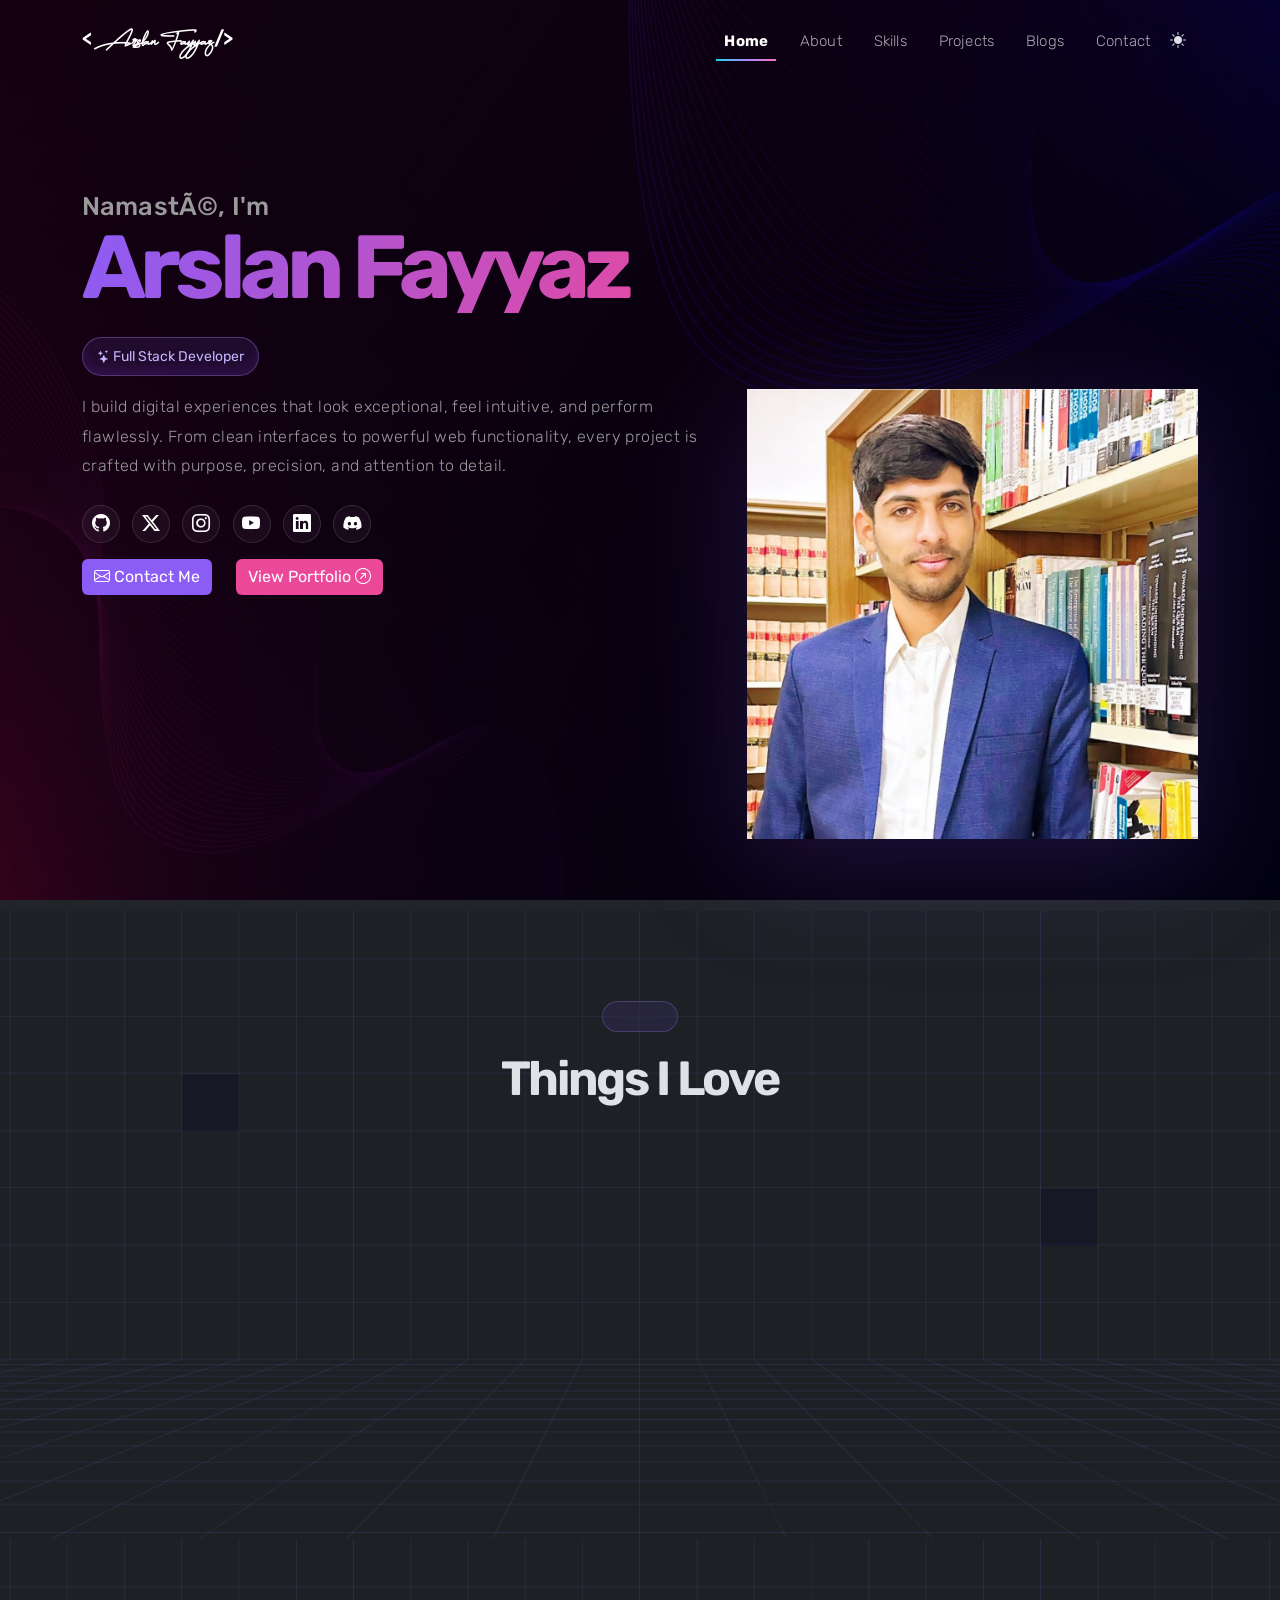
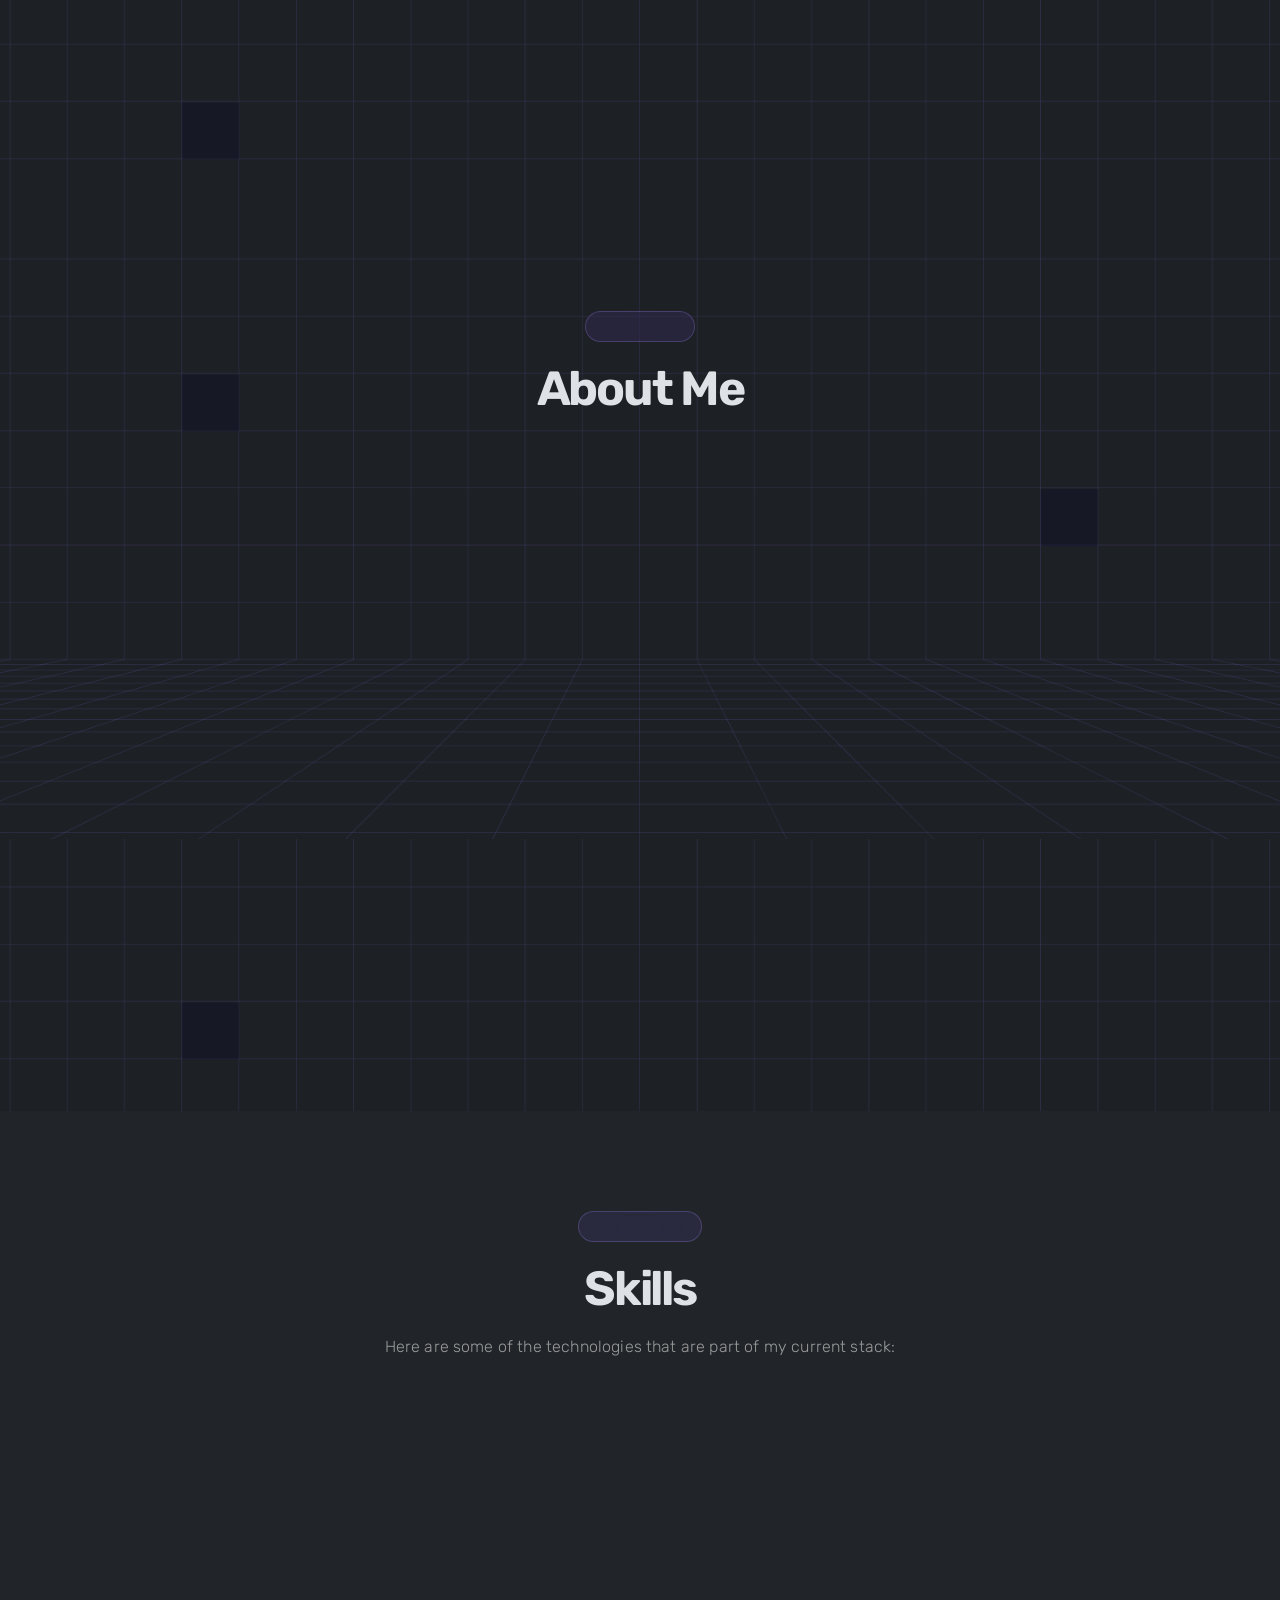
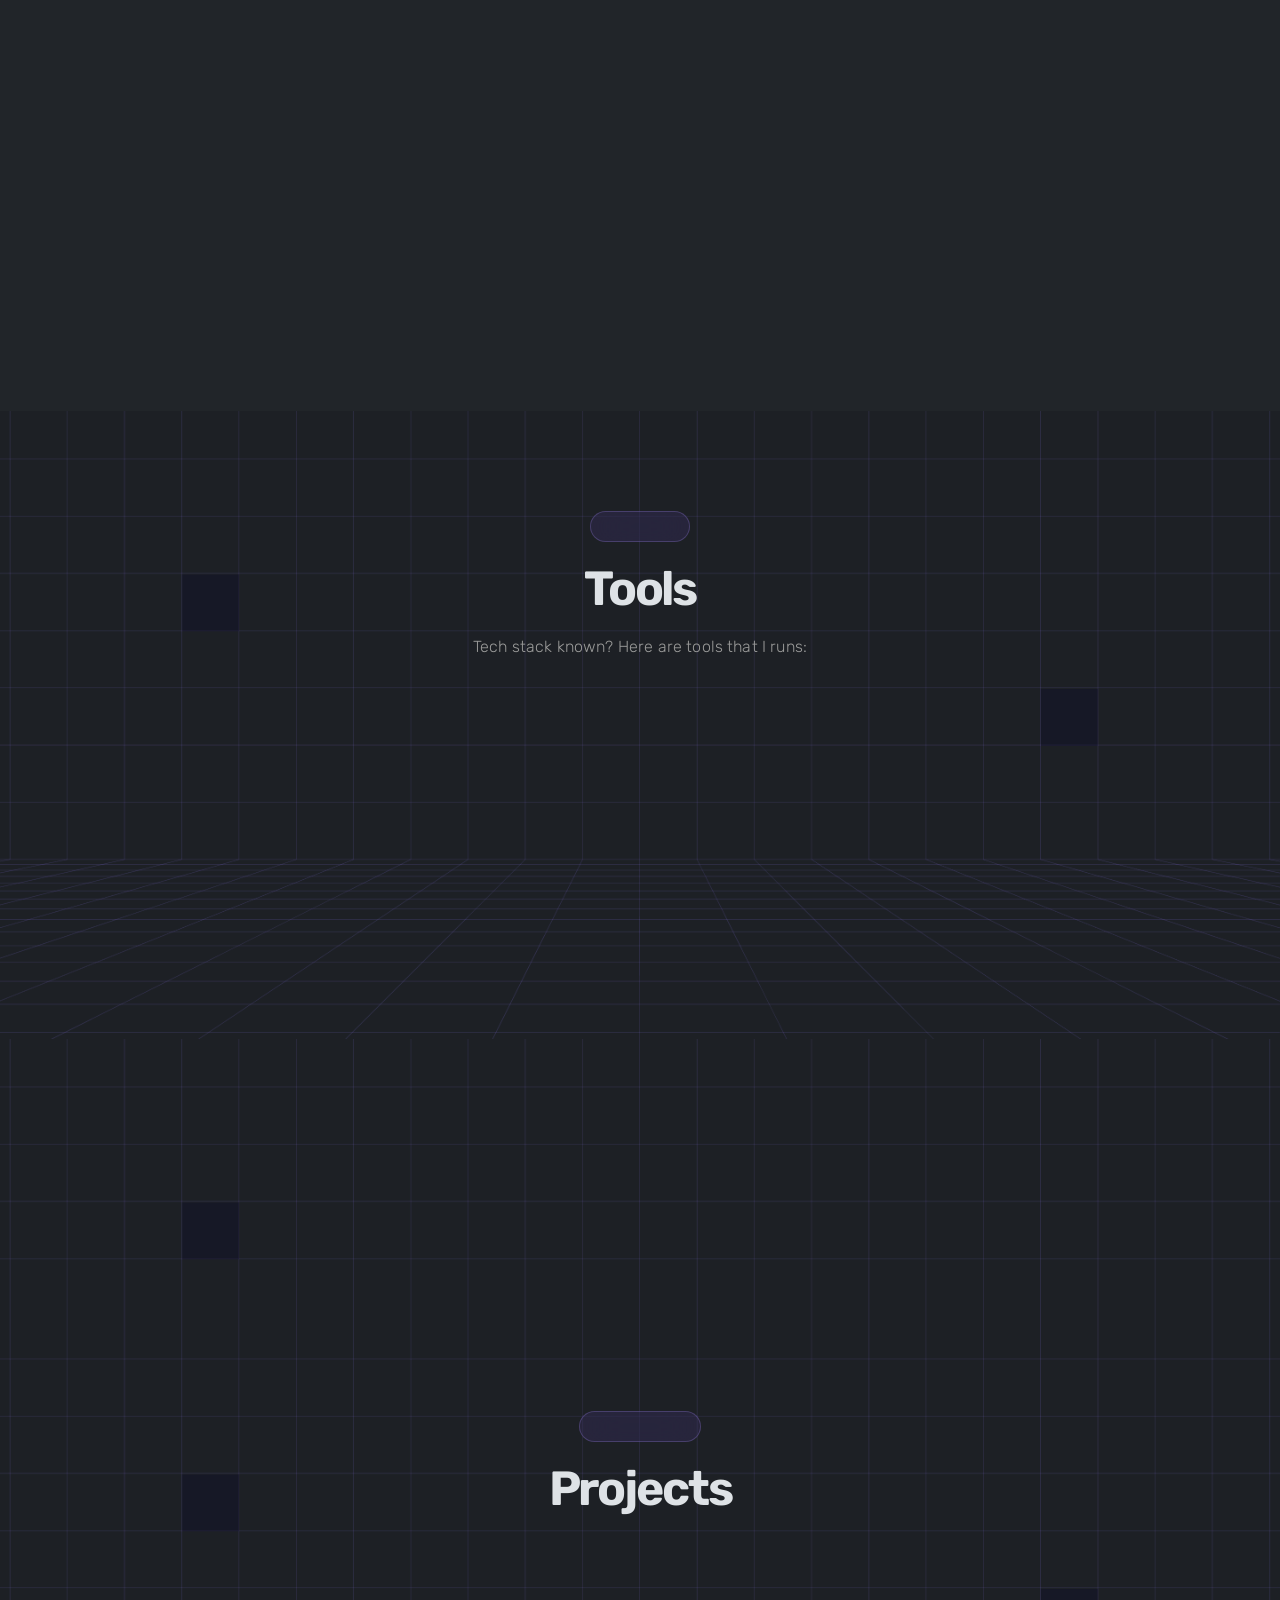
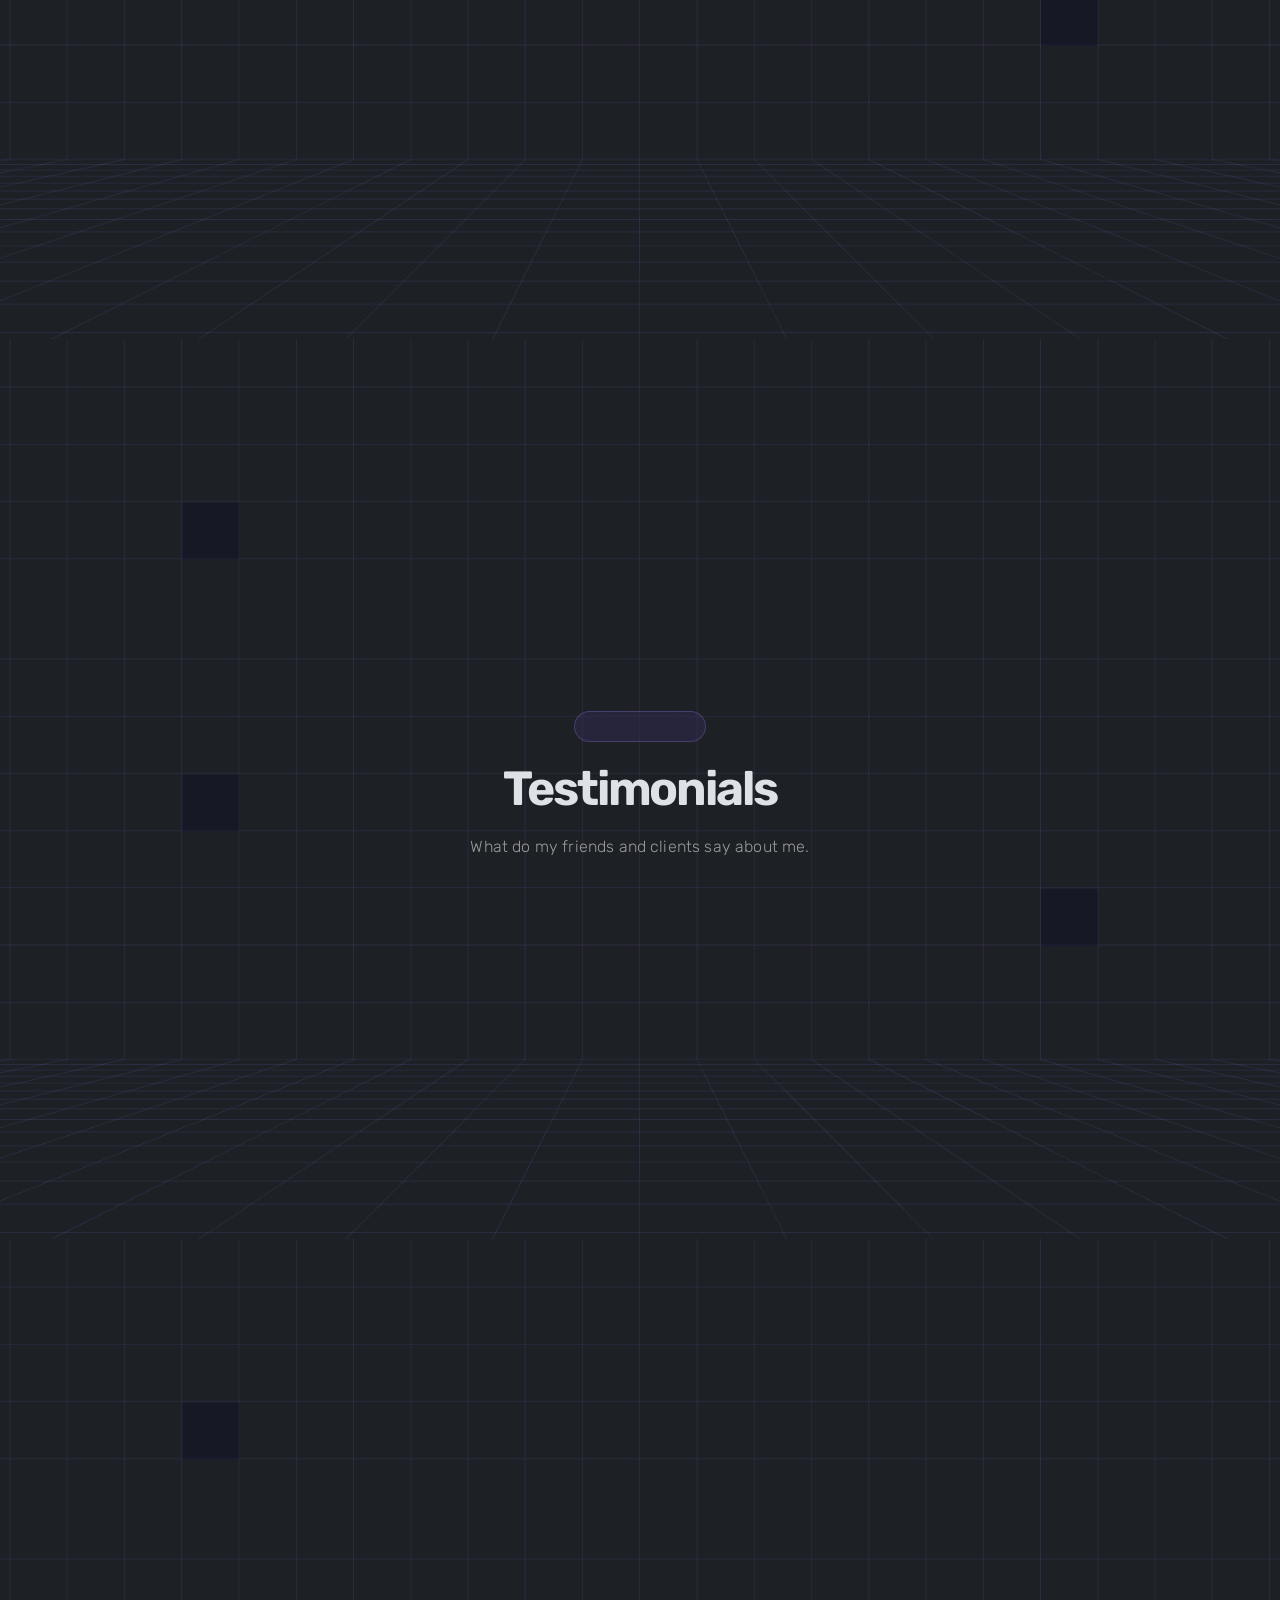
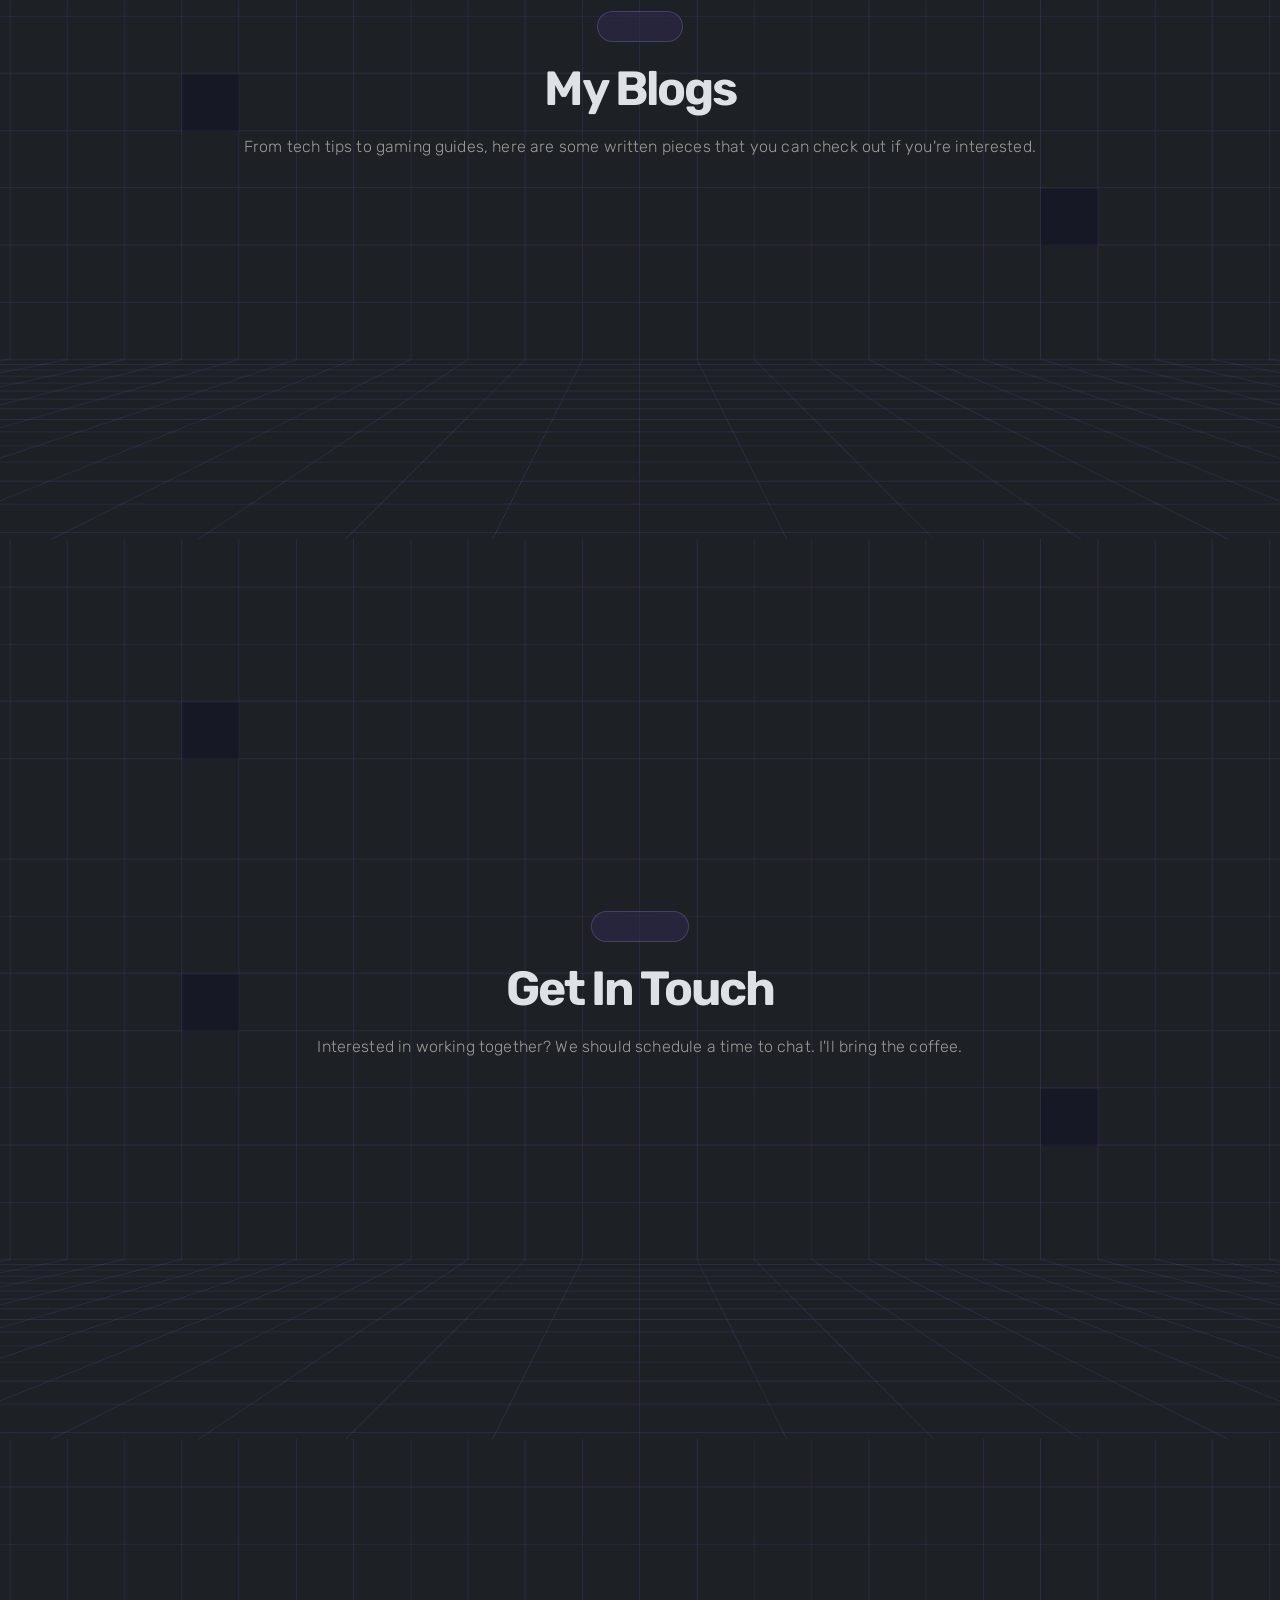
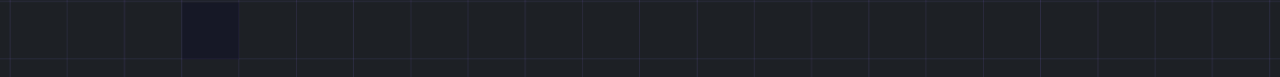
==== index.html @ 67e02957 "Publish Arslan Fayyaz portfolio" ====
﻿<!DOCTYPE html>
<html lang="en">
<head>
    <meta charset="UTF-8">
    <meta name="viewport" content="width=device-width, initial-scale=1.0">

    <!-- Primary Meta Tags -->
    <title>Arslan Fayyaz - Full Stack Developer</title>

    <meta name="title" content="Arslan Fayyaz - Full Stack Developer">
    <meta name="description" content="Arslan Fayyaz builds digital experiences with clean interfaces, intuitive interactions, and powerful web functionality.">
    <meta name="keywords" content="Arslan Fayyaz, Full Stack Developer, Web Developer, Portfolio, Blog, Tech Insights">
    <meta name="author" content="Arslan Fayyaz">

    <!-- Open Graph Meta Tags / Facebook -->
    <meta property="og:title" content="Arslan Fayyaz - Full Stack Developer">
    <meta property="og:description" content="Building intuitive, high-performance digital experiences.">
    <meta property="og:image" content="assets/images/banner.webp">
    <meta property="og:url" content="/">
    <meta property="og:type" content="website">

    <!-- Twitter Card Meta Tags -->
    <meta name="twitter:card" content="summary_large_image">
    <meta name="twitter:title" content="Arslan Fayyaz - Full Stack Developer">
    <meta name="twitter:description" content="Building intuitive, high-performance digital experiences.">
    <meta name="twitter:image" content="assets/images/banner.webp">

    <!-- Favicon -->
    <link rel="icon" href="assets/images/vj.webp" type="image/x-icon">

    <!-- Google Fonts: Rubik -->
    <link rel="stylesheet" href="https://fonts.googleapis.com/css?family=Rubik&amp;display=swap">

    <!-- Stylesheets -->
    <link rel="stylesheet" href="assets/css/aos.css">
    <link rel="stylesheet" href="assets/css/owl.carousel.min.css">
    <link rel="stylesheet" href="assets/css/bootstrap.min.css">
    <link rel="stylesheet" href="assets/css/bootstrap-icons.min.css">
    <link rel="stylesheet" href="assets/css/style.css">

    <!-- Preload Important resources -->
    <link rel="preload" href="assets/css/aos.css" as="style" >
    <link rel="preload" href="assets/css/owl.carousel.min.css" as="style" >
    <link rel="preload" href="assets/css/bootstrap.min.css" as="style" />
    <link rel="preload" href="assets/css/bootstrap-icons.min.css" as="style" />
    <link rel="preload" href="assets/css/style.css" as="style" />

    <!-- MS-Clarity Analytics -->
    <script type="text/javascript">
        (function(c,l,a,r,i,t,y){
            c[a]=c[a]||function(){(c[a].q=c[a].q||[]).push(arguments)};
            t=l.createElement(r);t.async=1;t.src="https://www.clarity.ms/tag/"+i;
            y=l.getElementsByTagName(r)[0];y.parentNode.insertBefore(t,y);
        })(window, document, "clarity", "script", "phycesbqlg");
    </script>

</head>

<body data-bs-theme="dark" data-bs-spy="scroll" data-bs-target="#navbar">

    <!-- Preloader -->
    <div id="preloader"></div>
    
    <!-- Header -->
    <header id="header">
        <nav id="navbar" class="navbar navbar-expand-md">
            <div class="container">
                <a href="#hero" class="navbar-brand logo">
                    <span><</span>
                    <span class="logo-name">Arslan Fayyaz</span>
                    <span>/></span>
                </a>
                <div class="offcanvas offcanvas-end" tabindex="-1" id="offcanvasNavbar" aria-labelledby="offcanvasNavbarMenu">
                    <div class="offcanvas-header">
                        <a href="#hero" class="offcanvas-title navbar-brand logo" id="offcanvasNavbarMenu" data-aos="fade-down" data-aos-delay="600">
                            <span><</span>
                            <span class="logo-name">Arslan Fayyaz</span>
                            <span>/></span>
                        </a>
                        <button type="button" class="navbar-toggler" data-bs-dismiss="offcanvas" aria-label="Close Navigation Menu"><i class="bi bi-x toggle-icon"></i></button>
                    </div>
                    <div class="offcanvas-body">
                        <ul class="navbar-nav nav-underline justify-content-end flex-grow-1">
                            <li class="nav-item" data-aos="fade-down" data-aos-delay="500" data-bs-dismiss="offcanvas"><a href="#hero" class="nav-link active" aria-current="page">Home</a></li>
                            <li class="nav-item" data-aos="fade-down" data-aos-delay="600" data-bs-dismiss="offcanvas"><a href="#about" class="nav-link">About</a></li>
                            <li class="nav-item" data-aos="fade-down" data-aos-delay="700" data-bs-dismiss="offcanvas" ><a href="#skills" class="nav-link">Skills</a></li>
                            <li class="nav-item" data-aos="fade-down" data-aos-delay="800" data-bs-dismiss="offcanvas"><a href="#projects" class="nav-link">Projects</a></li>
                            <li class="nav-item" data-aos="fade-down" data-aos-delay="900" data-bs-dismiss="offcanvas"><a href="#blogs" class="nav-link">Blogs</a></li>
                            <li class="nav-item" data-aos="fade-down" data-aos-delay="1000" data-bs-dismiss="offcanvas"><a href="#contact" class="nav-link">Contact</a></li>
                        </ul>
                    </div>
                </div>
                <button class="btn border-0" id="switchTheme" data-aos="fade-down" data-aos-delay="600"><i class="bi bi-brightness-high-fill"></i></button>
                <button class="navbar-toggler border-0" type="button" data-bs-toggle="offcanvas" data-bs-target="#offcanvasNavbar" aria-controls="offcanvasNavbar" aria-label="Toggle Navigation Menu" data-aos="fade-down" data-aos-delay="600"><i class="bi bi-list toggle-icon"></i></button>
            </div>
        </nav>
    </header>

    <!-- Hero -->
    <section id="hero">
        <div class="container">     
            <div class="row about-content">
                <div class="col-lg-5 order-lg-2">
                    <div class="hero-portrait">
                        <img class="hero-photo" src="assets/images/arslan-fayyaz.jpg" alt="Portrait of Arslan Fayyaz" data-aos="fade-up" data-aos-delay="600">
                    </div>
                </div>
                <div class="col-lg-7 order-lg-1 hero-content">
                    <span class="h3" data-aos="fade-up" data-aos-delay="0">NamastÃ©, I'm</span>
                    <h1 class="name" data-aos="fade-up" data-aos-delay="200">Arslan Fayyaz</h1>
                    <button type="button" class="btn btn-sm mt-3 mb-3 btn-showcase"  data-aos="fade-up" data-aos-delay="400"><i class="bi bi-stars"></i> Full Stack Developer</button>
                    <p class="tagline mb-3" data-aos="fade-up" data-aos-delay="600">I build digital experiences that look exceptional, feel intuitive, and perform flawlessly. From clean interfaces to powerful web functionality, every project is crafted with purpose, precision, and attention to detail.</p>
                    <div class="social-icons pb-2 pt-2 mb-2">
                        <a href="https://github.com/Arslan123-567/E-COMMERCE-WEBSITE" target="_blank" rel="noopener noreferrer" class="github" data-aos="fade-up" data-aos-delay="620"><i class="bi bi-github"></i></a>
                        <a href="https://x.com/" target="_blank" class="twitter-x" data-aos="fade-up" data-aos-delay="640"><i class="bi bi-twitter-x"></i></a>
                        <a href="https://www.instagram.com/neoxweb_solutions/" target="_blank" rel="noopener noreferrer" class="instagram" data-aos="fade-up" data-aos-delay="660"><i class="bi bi-instagram"></i></a>
                        <a href="https://www.youtube.com/" target="_blank" class="youtube" data-aos="fade-up" data-aos-delay="680"><i class="bi bi-youtube"></i></a>
                        <a href="https://www.linkedin.com/in/arslan-fayyaz-full-stack-developer-889048300/" target="_blank" class="linkedin" data-aos="fade-up" data-aos-delay="690"><i class="bi bi-linkedin"></i></a>
                        <a href="https://discord.com/" target="_blank" class="discord" data-aos="fade-up" data-aos-delay="690"><i class="bi bi-discord"></i></a>
                    </div>
                    <div class="d-flex call-to-action">
                        <a href="#contact" data-aos="fade-up" data-aos-delay="700"><button type="button" class="btn me-4 primary-bg-btn"><i class="bi bi-envelope"></i> Contact Me</button></a>
                        <a href="#projects" data-aos="fade-up" data-aos-delay="800"><button type="button" class="btn btn-light secondary-bg-btn">View Portfolio <i class="bi bi-arrow-up-right-circle"></i></button></a>
                    </div>                    
                </div>
            </div>
        </div>
    </section>

    <!-- Things I Love -->
    <section id="things-i-love">
        <div class="container">
            <h6 class="text-center"><span class="btn btn-sm theme-button theme-text">Interests</span></h6>
            <h2 class="section-heading text-center">Things I Love</h2>
            <div class="row justify-content-center pt-3 gy-4">
                <div class="col-lg-4 col-md-6" data-aos="fade-up" >
                    <div class="card">
                        <div class="circle-container">
                            <div class="circle"><i class="bi bi-droplet-half"></i></div>
                        </div>
                        <div class="card-body">
                            <p class="card-title">Designing</p>
                            <p class="card-text">I love designing. When I see something that needs improvement, I enjoy making it better visually. I pay attention to every detail, whether it's a graphic or a user interface. My goal is to create designs that catch the eye and inspire others.</p>
                        </div>
                    </div>
                </div>
                <div class="col-lg-4 col-md-6" data-aos="fade-up" >
                    <div class="card">
                        <div class="circle-container">
                            <div class="circle"><i class="bi bi-code-slash"></i></div>
                        </div>
                        <div class="card-body">
                            <p class="card-title">Developing</p>
                            <p class="card-text">After designing, I dive into development. Coding is where I bring designs to life, turning concepts into digital experiences. Each line of code reflects my vision for functionality and elegance, showcasing my commitment to excellence.</p>
                        </div>
                    </div>
                </div>
                <div class="col-lg-4 col-md-6" data-aos="fade-up" >
                    <div class="card">
                        <div class="circle-container">
                            <div class="circle"><i class="bi bi-cup-hot"></i></div>
                        </div>
                        <div class="card-body">
                            <p class="card-title">Expanding</p>
                            <p class="card-text">Expanding beyond creation, I optimize. From templates to full websites, I refine post-development. Leveraging blogging and basic SEO, I enhance visibility and impact online. Each step maximizes reach and effectiveness online.</p>
                        </div>
                    </div>
                </div>
            </div>
        </div>
    </section>


    <!-- About Me -->
    <section id="about">
        <div class="container">
            <h6 class="text-center"><span class="btn btn-sm theme-button theme-text">But who am I?</span></h6>
            <h2 class="section-heading text-center">About Me</h2>
            <div class="row justify-content-center" data-aos="fade-down" data-aos-delay="200">
                <div class="col-lg-5 about-portrait">
                    <img src="assets/images/arslan-fayyaz.jpg" class="img-fluid pic" alt="Portrait of Arslan Fayyaz">
                </div>
                <div class="col-lg-7">
                    <p class="bio">
                        Hey there, I'm Arslan Fayyaz, a 20-year-old coding enthusiast from India. I'm currently doing part-time blogging while building my career as a full-stack web developer. My coding journey began with experimenting on Discord bots. I have completed a bachelor's degree in computer applications to deepen my skills and passion for web development.<br><br>
                        My main goal in coding is simple: to create things that look great and serve a purpose. Whether it's designing sleek designs or expanding web applications, I'm always exploring new ideas to make something awesome. Apart from coding, when I'm not coding or catching up on news, you can often find me immersed in the world of battle royale games.<br><br>
                        And yeah, I also write about my adventures in tech and gaming. If you're interested, you can check out my gaming blog, <a href="https://gamesroid.com/" target="_blank" rel="noopener noreferrer">Games</a>.
                    </p>
                </div>
            </div>
        </div>
    </section>

    <!-- Skills -->
    <section id="skills">
        <div class="container">
            <h6 class="text-center"><span class="btn btn-sm theme-button theme-text">What do I know?</span></h6>
            <h2 class="section-heading text-center">Skills</h2>
            <p class="text-center muted-text mt-3 mb-4">Here are some of the technologies that are part of my current stack:</p>
            <div class="row justify-content-center row-cols-2 row-cols-md-3 row-cols-lg-6 mt-4 gy-4 skills-container" data-aos="fade-up" data-aos-delay="200">
                <div class="col">
                    <div class="skill">
                        <img class="skill-image" src="assets/images/skills/HTML.svg" alt="HTML">
                        <p class="skill-name">HTML</p>
                    </div>
                </div>
                <div class="col">
                    <div class="skill">
                        <img class="skill-image" src="assets/images/skills/CSS.svg" alt="CSS"/>
                        <p class="skill-name">CSS</p>
                    </div>
                </div>
                <div class="col">
                    <div class="skill">
                        <img class="skill-image" src="assets/images/skills/JS.svg" alt="JavaScript">
                        <p class="skill-name">JS</p>
                    </div>
                </div>
                <div class="col">
                    <div class="skill">
                        <img class="skill-image" src="assets/images/skills/NodeJS.svg" alt="NodeJS">
                        <p class="skill-name">NodeJS</p>
                    </div>
                </div>
                <div class="col">
                    <div class="skill">
                        <img class="skill-image" src="assets/images/skills/ExpressJS.svg" alt="Express.js">
                        <p class="skill-name">Express.js</p>
                    </div>
                </div>
                <div class="col">
                    <div class="skill">
                        <img class="skill-image" src="assets/images/skills/EJS.svg" alt="EJS">
                        <p class="skill-name">EJS</p>
                    </div>
                </div>
                <div class="col">
                    <div class="skill">
                        <img class="skill-image" src="assets/images/skills/Bootstrap.svg" alt="Bootstrap">
                        <p class="skill-name">Bootstrap</p>
                    </div>
                </div>
                <div class="col">
                    <div class="skill">
                        <img class="skill-image" src="assets/images/skills/C.svg" alt="C">
                        <p class="skill-name">C</p>
                    </div>
                </div>
                <div class="col">
                    <div class="skill">
                        <img class="skill-image" src="assets/images/skills/Python.svg" alt="Python">
                        <p class="skill-name">Python</p>
                    </div>
                </div>
                <div class="col">
                    <div class="skill">
                        <img class="skill-image" src="assets/images/skills/MongoDB.svg" alt="MongoDB">
                        <p class="skill-name">MongoDB</p>
                    </div>
                </div>
                            <div class="col">
                    <div class="skill">
                        <span class="skill-mark skill-mark-django" aria-hidden="true">Dj</span>
                        <p class="skill-name">Django</p>
                    </div>
                </div>
                <div class="col">
                    <div class="skill">
                        <span class="skill-mark skill-mark-mysql" aria-hidden="true">SQL</span>
                        <p class="skill-name">MySQL</p>
                    </div>
                </div>
                <div class="col">
                    <div class="skill">
                        <span class="skill-mark skill-mark-typescript" aria-hidden="true">TS</span>
                        <p class="skill-name">TypeScript</p>
                    </div>
                </div>
                <div class="col">
                    <div class="skill">
                        <span class="skill-mark skill-mark-react" aria-hidden="true">⚛</span>
                        <p class="skill-name">React.js</p>
                    </div>
                </div>
</div>
        </div>
    </section>

    <!-- Tools -->
    <section id="tools">
        <div class="container">
            <h6 class="text-center"><span class="btn btn-sm theme-button theme-text">What I uses?</span></h6>
            <h2 class="section-heading text-center">Tools</h2>
            <p class="text-center muted-text mt-3 mb-4">Tech stack known? Here are tools that I runs:</p>
            <div class="row justify-content-center row-cols-2 row-cols-md-3 row-cols-lg-6 mt-4 gy-4 tools-container" data-aos="fade-down" data-aos-delay="200">
                <div class="col">
                    <div class="tool">
                        <img class="tool-image" src="assets/images/tools/vscode.svg" alt="VSCode">
                        <p class="tool-name">VSCode</p>
                    </div>
                </div>
                <div class="col">
                    <div class="tool">
                        <img class="tool-image" src="assets/images/tools/github.svg" alt="Github">
                        <p class="tool-name">Github</p>
                    </div>
                </div>
                <div class="col">
                    <div class="tool">
                        <img class="tool-image" src="assets/images/tools/canva.svg" alt="Canva">
                        <p class="tool-name">Canva</p>
                    </div>
                </div>
                <div class="col">
                    <div class="tool">
                        <img class="tool-image" src="assets/images/tools/Figma.svg" alt="Figma">
                        <p class="tool-name">Figma</p>
                    </div>
                </div>
                <div class="col">
                    <div class="tool">
                        <img class="tool-image" src="assets/images/tools/ChatGPT.svg" alt="ChatGPT">
                        <p class="tool-name">ChatGPT</p>
                    </div>
                </div>
                <div class="col">
                    <div class="tool">
                        <img class="tool-image" src="assets/images/tools/Gemini.svg" alt="Gemini">
                        <p class="tool-name">Gemini</p>
                    </div>
                </div>
            </div>
        </div>
    </section>

    <!-- Timelines 
    <section id="timelines">
        <div class="container">
            <h6 class="text-center"><span class="btn btn-sm theme-button theme-text">What am Doing?</span></h6>
            <h2 class="section-heading text-center">Timelines</h2>
            <div class="row justify-content-center row-cols-2 row-cols-md-3 row-cols-lg-6 skills-container">
                <div class="col">
                </div>
            </div>
        </div>
    </section> -->
            

    <!-- Projects -->
    <section id="projects">
        <div class="container">
            <h6 class="text-center"><span class="btn btn-sm theme-button theme-text">What I've done?</span></h6>
            <h2 class="section-heading text-center">Projects</h2>
            <div class="row justify-content-center mt-4 gy-4" data-aos="fade-up" data-aos-delay="200">
                <div class="col-lg-4 col-md-6">
                    <div class="card project-card">
                        <div class="card-body">
                            <div class="d-flex align-items-center">
                                <div class="col-2">
                                    <img src="assets/images/projects/pfpfinder-icon.png" class="img-fluid icon" alt="PfpFinder Logo">
                                </div>
                                <div class="col-7 p-0">
                                    <a href="https://pfpfinder.com/" class="card-title title" target="_blank">PfpFinder</a>
                                    <p class="stacks m-0">HTML | CSS | BS | JS + NodeJS</p>
                                </div>
                                <div class="col-3 align-middle">
                                    <a href="https://pfpfinder.com/" class="btn btn-sm primary-bg-btn rounded-5" target="_blank">Visit <i class="bi bi-arrow-up-right-circle-fill"></i></a>
                                </div>
                            </div>
                        </div>
                        <div class="description-container">
                            <p class="description">Find the best profile pictures and banners for all your social media accounts.</p>
                        </div>
                        <div class="banner-container">
                            <div class="overlay">
                                <a href="https://pfpfinder.com/" class="btn" target="_blank"><i class="bi bi-arrow-up-right-circle-fill"></i></a>
                            </div>
                            <img src="assets/images/projects/pfpfinder-banner.webp" class="card-img-top banner" alt="PfpFinder Banner">
                        </div>
                    </div>
                </div>

                <div class="col-lg-4 col-md-6">
                    <div class="card project-card">
                        <div class="card-body">
                            <div class="d-flex align-items-center">
                                <div class="col-2">
                                    <img src="assets/images/projects/bikekart-icon.png" class="img-fluid icon" alt="BikeKart Template Logo">
                                </div>
                                <div class="col-7 p-0">
                                    <a href="https://.github.io/BikeKart/" class="card-title title" target="_blank">BikeKart</a>
                                    <p class="stacks m-0">HTML | CSS</p>
                                </div>
                                <div class="col-3 align-middle">
                                    <a href="https://.github.io/BikeKart/" class="btn btn-sm primary-bg-btn rounded-5" target="_blank">Visit <i class="bi bi-arrow-up-right-circle-fill"></i></a>
                                </div>
                            </div>
                        </div>
                        <div class="description-container">
                            <p class="description">BikeKart is just another bike store web template with mulitple sections.</p>
                        </div>
                        <div class="banner-container">
                            <div class="overlay">
                                <a href="https://.github.io/BikeKart/" class="btn" target="_blank"><i class="bi bi-arrow-up-right-circle-fill"></i></a>
                            </div>
                            <img src="assets/images/projects/bikekart-banner.webp" class="card-img-top banner" alt="BikeKart Banner">
                        </div>
                    </div>
                </div>

                <div class="col-lg-4 col-md-6">
                    <div class="card project-card cursor-not-allowed">
                        <div class="card-body ">
                            <div class="d-flex align-items-center">
                                <div class="col-2">
                                    <img src="assets/images/projects/simplcalc-icon.png" class="img-fluid icon" alt="SimplCalc Icon">
                                </div>
                                <div class="col-7 p-0">
                                    <span class="card-title title">SimplCalc</span>
                                    <p class="stacks m-0">HTML | CSS | JS</p>
                                </div>
                                <div class="col-3 align-middle">
                                    <button class="btn btn-sm in-progress cursor-not-allowed">In Progress</button>
                                </div>
                            </div>
                        </div>
                        <div class="description-container">
                            <p class="description">Tired of calculating manually? SimplCalc is best and faster solution.</p>
                        </div>
                        <div class="banner-container cursor-not-allowed">
                            <div class="overlay">
                                <i class="bi bi-hourglass-split"></i>
                            </div>
                            <img src="assets/images/projects/simplcalc-banner.webp" class="card-img-top banner" alt="SimplCalc Banner">
                        </div>
                    </div>
                </div>
            </div>
        </div>
    </section>

    <!-- Testimonials -->
    <section id="testimonials">
        <div class="container">
            <h6 class="text-center"><span class="btn btn-sm theme-button theme-text">What they Think?</span></h6>
            <h2 class="section-heading text-center">Testimonials</h2>
            <p class="text-center muted-text mt-3 mb-4">What do my friends and clients say about me.</p>
            <div class="row mt-4 gy-4" data-aos="fade-down" data-aos-delay="200">
                <div class="col-md-12">
                    <div id="testimonial-slider" class="owl-carousel">
                        <div class="testimonial">
                            <p class="description">
                                Your brilliance is truly inspiring. You bring so much positivity and creativity wherever you go. Keep shining brightly! Working with you has been always an incredible experience.
                            </p>
                            <div class="pic">
                                <img src="assets/images/testimonials/Moinudeen.webp" alt="Moinudeen Pic">
                            </div>
                            <div class="detail">
                                <h4 class="name">Moinudeen</h4>
                                <small class="role" >Programmer</small>
                            </div>
                        </div>
         
                        <div class="testimonial">
                            <p class="description">
                                Bro, I admire your hard work. Your efforts speak volumes about you. You're amazing! Much love, bro! ðŸ¤œðŸ¤›
                            </p>
                            <div class="pic">
                                <img src="assets/images/testimonials/Nadeem.webp" alt="Nadeem Pic">
                            </div>
                            <div class="detail">
                                <h4 class="name">Nadeem</h4>
                                <small class="role">Friend</small>
                            </div>
                        </div>

                       <div class="testimonial">
                            <p class="description">
                                Arslan's commitment and hard work shine through in everything he does.
                            </p>
                            <div class="pic">
                                <img src="assets/images/testimonials/J.svg" alt="Jwala Pratap Pic" class="">
                            </div>
                            <div class="detail">
                                <h4 class="name">Jwala Pratap</h4>
                                <small class="role">Web Developer</small>
                            </div>
                        </div>

                        <div class="testimonial">
                            <p class="description">
                                Working with Arslan has been an incredible experience. His dedication in web development truly shine through his work. He has a remarkable ability to turn ideas into reality & crafting websites that exceed expectations.
                            </p>
                            <div class="pic">
                                <img src="assets/images/testimonials/Rahul.webp" alt="Rahul Pic">
                            </div>
                            <div class="detail">
                                <h4 class="name">Rahul Sharma</h4>
                                <small class="role">Software Developer</small>
                            </div>
                        </div>
                    </div>
                </div>
            </div>
        </div>
    </section>

    <!-- Blogs -->
    <section id="blogs">
        <div class="container">
            <h6 class="text-center"><span class="btn btn-sm theme-button theme-text">Do I Write?</span></h6>
            <h2 class="section-heading text-center">My Blogs</h2>
            <p class="text-center muted-text mt-3 mb-4">From tech tips to gaming guides, here are some written pieces that you can check out if you're interested.</p>
            <div class="row justify-content-center gy-4" data-aos="fade-up" data-aos-delay="600">
                <div class="col-lg-4 col-md-6">
                    <div class="card article-card">
                        <div class="banner-container position-relative">
                            <div class="position-absolute top-0 end-0">
                                <span class="badge">Gaming</span>
                            </div>
                            <img src="https://gamesroid.com/wp-content/uploads/2023/10/How-to-Update-Township.webp" class="card-img-top banner" alt="How to Update Township Game">
                        </div>                        
                        <div class="card-body">
                            <a href="https://gamesroid.com/how-to-update-township-game/"></a><h6 class="card-title">How to Update Township Game â€“ Guide for Every Platform!</h6></a>
                            <p class="card-text description">Keep your Township updated and experience all the latest features.</p>
                            <a href="https://gamesroid.com/how-to-update-township-game/" class="text-decoration-none" target="_blank"><span class="read-more">Read More <i class="bi bi-arrow-up-right"></i></span></a>
                        </div>
                    </div>
                </div>
                <div class="col-lg-4 col-md-6">
                    <div class="card article-card">
                        <div class="banner-container position-relative">
                            <div class="position-absolute top-0 end-0">
                                <span class="badge">Gaming</span>
                            </div>
                            <img src="https://gamesroid.com/wp-content/uploads/2023/09/Popular-Mobile-Games.webp" class="card-img-top banner" alt="Most Popular Mobile Games in India">
                        </div>                        
                        <div class="card-body">
                            <a href="https://gamesroid.com/most-popular-mobile-games-in-india/"></a><h6 class="card-title">Most Popular Mobile Games in India- Android & iOS ï£¿</h6></a>
                            <p class="card-text description">Find out the top trendiest and most popular mobile games in India!</p>
                            <a href="https://gamesroid.com/most-popular-mobile-games-in-india/" class="text-decoration-none" target="_blank"><span class="read-more">Read More <i class="bi bi-arrow-up-right"></i></span></a>
                        </div>
                    </div>
                </div>
                <div class="col-lg-4 col-md-6">
                    <div class="card article-card">
                        <div class="banner-container position-relative">
                            <div class="position-absolute top-0 end-0">
                                <span class="badge">Gaming</span>
                            </div>
                            <img src="https://gamesroid.com/wp-content/uploads/2024/01/Discord-Banners.webp" class="card-img-top banner" alt="Best Discord Banners and GIFs">
                        </div>                        
                        <div class="card-body">
                            <a href="https://gamesroid.com/best-discord-banners/"></a><h6 class="card-title">100+ Best Discord Banners and GIFs</h6></a>
                            <p class="card-text description">From anime, to aesthetics, cuteness to coolness, static to animated there's a for you.</p>
                            <a href="https://gamesroid.com/best-discord-banners/" class="text-decoration-none" target="_blank"><span class="read-more">Read More <i class="bi bi-arrow-up-right"></i></span></a>
                        </div>
                    </div>
                </div>
            </div>
        </div>
    </section>

    <!-- Contact -->
    <section id="contact">
        <div class="container">
            <h6 class="text-center"><span class="btn btn-sm theme-button theme-text">What's next!</span></h6>
            <h2 class="section-heading text-center">Get In Touch</h2>
            <p class="text-center muted-text mt-3 mb-4">Interested in working together? We should schedule a time to chat. I'll bring the coffee.</p>
            <div class="row justify-content-center" data-aos="fade-down" data-aos-delay="500">
                <div class="col-lg-8">
                    <div class="contact-form">
                        <form action="https://formspree.io/f/xldjelqg" method="POST">
                            <div class="row g-2">
                                <div class="col-md-6">
                                    <div class="form-group">
                                        <input type="text" class="form-control" id="name" name="name" placeholder="Name *" required>
                                    </div>
                                </div>
                                <div class="col-md-6">
                                    <div class="form-group">
                                        <input type="email" class="form-control" id="email" name="email" placeholder="Email *" required>
                                    </div>
                                </div>
                                <div class="col-md-12">
                                    <div class="form-group">
                                        <input type="text" class="form-control" id="subject" name="subject"  placeholder="Subject *" required>
                                    </div>
                                </div>
                                <div class="col-md-12">
                                    <div class="form-group">
                                        <textarea style="resize: none;" class="form-control" id="message" name="message" rows="5" placeholder="Your message *" required></textarea>
                                    </div>
                                </div>
                                <div class="col-md-12">
                                    <button type="submit" class="btn primary-bg-btn mt-2">Send Message <i class="bi bi-arrow-up-right"></i></button>
                                </div>
                            </div>
                        </form>
                    </div>
                </div>
            </div>
        </div>
    </section>

    <!-- Footer -->
    <footer id="footer">
        <div class="container">
        </div>
    </footer>

    <button class="btn" id="backToTopButton" onclick="scrollToTop()" style="display: none;">
        <span aria-label="Back to top">
            <svg xmlns="http://www.w3.org/2000/svg" width="20" height="20" fill="currentColor" class="bi bi-arrow-up-square" viewBox="0 0 16 16">
                <path fill-rule="evenodd" d="M15 2a1 1 0 0 0-1-1H2a1 1 0 0 0-1 1v12a1 1 0 0 0 1 1h12a1 1 0 0 0 1-1zM0 2a2 2 0 0 1 2-2h12a2 2 0 0 1 2 2v12a2 2 0 0 1-2 2H2a2 2 0 0 1-2-2zm8.5 9.5a.5.5 0 0 1-1 0V5.707L5.354 7.854a.5.5 0 1 1-.708-.708l3-3a.5.5 0 0 1 .708 0l3 3a.5.5 0 0 1-.708.708L8.5 5.707z"/>
              </svg>
        </span>
    </button>

    <!-- JavaScript -->
    <script src="assets/js/aos.js" defer></script>
    <script src="assets/js/jquery-3.7.1.min.js" defer></script>
    <script src="assets/js/owl.carousel.min.js" defer></script>
    <script src="assets/js/bootstrap.min.js" defer></script>
    <script src="assets/js/script.js" defer></script>

</body>
</html>
---- assets/css/style.css ----
/*--------------------------------------------------------------
# Global Settings
--------------------------------------------------------------*/

@font-face {
    font-family: 'Agustina';
    src: url('../fonts/Agustina.woff') format('woff');
}

@font-face {
    font-family: 'Dancing Script';
    src: url('../fonts/DancingScript-Medium.ttf') format('truetype');
}


/* Global Variables */
:root{
    --font-family: 'Rubik', sans-serif;
    --primary-color: #415de6;
    --secondary-color: #e64157;
    --tertiary-color: #12c2e9;
    --primary-gradient-color: linear-gradient(90deg,#e64157,#415de6);
    --secondary-gradient-color: linear-gradient(to right, #12c2e9, #f64f59, #f64f59);
    --underline-gradient: linear-gradient(to left, #12c2e9, #c471ed, #f64f59);
    --vertical-gradient: linear-gradient(to top, #12c2e9, #c471ed, #f64f59);
    --transition-default: all .4s ease;
}   

body{
    font-family: var(--font-family);
    font-weight: 300;
}

a{
    color: var(--primary-color);
    text-decoration: none;
}

a:hover{
    color: var(--secondary-color);
}

/* Dark Mode */
[data-bs-theme="dark"] {
    position: relative;
    color: rgb(255, 255, 255/1);
    z-index: 0;
}

[data-bs-theme="dark"]::before {
    content: "";
    position: fixed;
    top: 0;
    left: 0;
    width: 100%;
    height: 100%;
    background: #000 url(../images/dark-bg.webp) 50% no-repeat;
    background-size: cover;
    filter: brightness(50%);
    -webkit-filter: brightness(50%);
    z-index: -1;
}

/* Dark Mode styles */
[data-bs-theme="dark"] {
    --text-color: #fff;
    --muted-text: #9a9a9a;
    --bg-color: #212121;
    --btn-color: #fff;
    --offcanvas-bg: rgba(0,0,0,0.9);
    --offcanvas-border-color: rgba(255, 255, 255, 0.2);
}

/* Light Mode */
[data-bs-theme="light"] {
    position: relative;
    color: rgb(255, 255, 255/1);
    z-index: 0;
}

[data-bs-theme="light"]::before {
    content: "";
    position: fixed;
    top: 0;
    left: 0;
    width: 100%;
    height: 100%;
    background: #fff url(../images/light-bg.webp) 50% no-repeat;
    background-size: cover;
    filter: brightness(90%);
    -webkit-filter: brightness(90%);
    z-index: -1;
}

/* Light Mode styles */
[data-bs-theme="light"] {
    --text-color: #000;
    --muted-text: #000;
    --bg-color: #fff;
    --btn-color: #fff;
    --offcanvas-bg: rgba(215, 215, 215, 0.9);
    --offcanvas-border-color: rgba(255, 255, 255, 0.2);
}

*::selection {
    color: var(--primary-color);
}

::-webkit-scrollbar {
    width: 5px;
    background: var(--bg-color);
}

::-webkit-scrollbar-thumb {
    border-radius: 20px;
    background: var(--vertical-gradient);
    box-shadow: inset 2px 2px 2px rgba(255, 255, 255, 0.25), inset -2px -2px -2px rgba(0,0,0,0.25);
    -webkit-box-shadow: inset 2px 2px 2px rgba(255, 255, 255, 0.25), inset -2px -2px -2px rgba(0,0,0,0.25);
}

.social-icons a{
    color: var(--text-color);
    font-size: 18px;
    margin-right: 3px;
    transition: var(--transition-default);
    -webkit-transition: var(--transition-default);
}

.social-icons a:hover{
    color: var(--primary-color);
}

.logo-name{
    font-family: 'Agustina', 'Rubik', sans-serif;
    font-size: 1.2rem;
}

.primary-bg-btn{
    color: var(--btn-color);
    background-color: var(--primary-color);
    border: none;
    transition: var(--transition-default);
    -webkit-transition: var(--transition-default);
}

.primary-bg-btn:hover{
    color: var(--text-color);
    background-color: none;
    border: 1px solid var(--bg-color);
    transform: translate(0, -0.25rem) rotate(0) skewX(0) skewY(0) scaleX(1) scaleY(1);
}

.primary-outline-btn{
    color: var(--btn-color);
    background-color: none;
    border-color: var(--primary-color);
    transition: var(--transition-default);
    -webkit-transition: var(--transition-default);
}

.primary-outline-btn:hover{
    color: var(--text-color);
    background-color: var(--primary-color);
    border: none;
    transform: translate(0, -0.25rem) rotate(0) skewX(0) skewY(0) scaleX(1) scaleY(1);
}

.secondary-bg-btn{
    color: var(--text-color);
    background-color: var(--secondary-color);
    border: none;
}

.secondary-bg-btn:hover{
    color: var(--bg-color);
    background-color: var(--text-color);
    border: 1px solid var(--bg-color);
    transform: translate(0, -0.25rem) rotate(0) skewX(0) skewY(0) scaleX(1) scaleY(1);
}

.tertiary-bg-btn{
    color: var(--text-color);
    background-color: var(--tertiary-color);
    border: none;
    transform: translate(0, -0.25rem) rotate(0) skewX(0) skewY(0) scaleX(1) scaleY(1);
}

.tertiary-bg-btn:hover{
    color: var(--bg-color);
    background-color: var(--text-color);
    border: 1px solid var(--bg-color);
}

.in-progress{
    text-wrap: nowrap;
    background-color: rgba(255, 156, 9, 0.15);
    color: rgb(255, 156, 9);
}

.underline{
    position: relative;
}

.underline::after {
    content: "";
    position: absolute;
    bottom: 0;
    left: 0;
    width: 100%;
    height: 2px;
    background-image: var(--underline-gradient);
}

.underline:hover {
    color: var(--secondary-color);
}

.theme-button{
    border-radius: 4px;
    background: rgba(255, 255, 255, 0.08);
    border: 1px solid rgba(255, 255, 255, 0.1);
    backdrop-filter: saturate(180%) blur(20px);
    -webkit-backdrop-filter: saturate(180%) blur(20px);
}

.theme-text{
    background: var(--secondary-gradient-color);
    -webkit-background-clip: text;
    -webkit-text-fill-color: transparent;
}

.section-heading{
    font-family: 'Dancing Script',var(--font-family);
    margin: 18px 0px;
}

.cursor-not-allowed{
    cursor: not-allowed!important;
}

.muted-text{
    color: var(--muted-text);
}

/* Preloader */
#preloader {
    position: fixed;
    z-index: 99;
    top: 0;
    right: 0;
    bottom: 0;
    left: 0;
    display: block;
    backdrop-filter: blur(20px);
    -webkit-backdrop-filter: blur(20px);
    animation: fadeOutPreloader 1s linear 1s forwards;
    -webkit-animation: fadeOutPreloader 1s linear 1s forwards;
}

@keyframes fadeOutPreloader {
    to {
        opacity: 0;
        visibility: hidden;
    }
}

/*--------------------------------------------------------------
# Header Section
--------------------------------------------------------------*/

#header{
    background: transparent;
    transition: top 0.5s ease;
    -webkit-transition: top 0.5s ease;
}

.fixed-top{
    backdrop-filter: blur(20px);
    -webkit-backdrop-filter: blur(20px);
}

    @media (max-width: 767px) {
        #switchTheme{
            display: flex;
            justify-content: end;
            flex-grow: 1;
        }
    }

#header .navbar{
    backdrop-filter: 20px;
    -webkit-backdrop-filter: 20px;
    padding: 15px 0;
}

.navbar .toggle-icon{
    color: var(--text-color);
    font-size: 28px;
}

.navbar-toggler:focus {
    box-shadow: none;
    -webkit-box-shadow: none;
}

.offcanvas{
    background-color: var(--offcanvas-bg);
}

.offcanvas.show ul {
    position: absolute;
    justify-content: flex-start!important;
    top: 76.9px;
    left: 15px;
    right: 15px;
    bottom: 15px; 
    padding: 10px 15px;
    transition: none;
    -webkit-transition: none;
    border: 2px solid var(--offcanvas-border-color);
}

.fixedHeaderNavbar{
    position: fixed;
    height: 100vh;
}

.navbar-nav > li > .nav-link {
    position: relative;
    font-size: 15px;
    border-bottom: none;
    transition: width 0.35s ease;
    -webkit-transition: width 0.35s ease;
}

.navbar-nav > li > .nav-link.active::after {
    content: "";
    position: absolute;
    bottom: 0;
    left: 0;
    width: 100%;
    height: 2px;
    background-image: var(--underline-gradient);
}

.navbar-nav > li > .nav-link::after {
    content: "";
    position: absolute;
    bottom: 0;
    left: 0;
    width: 0;
    height: 2px;
    background-image: var(--underline-gradient);
    transition: width 0.35s ease;
    -webkit-transition: width 0.35s ease;
}

.navbar-nav > li > .nav-link:hover::after {
    width: 100%;
}

/*--------------------------------------------------------------
# Hero Section
--------------------------------------------------------------*/

#hero {
    position: relative;
    padding: 160px 0px 50px 0px;
    min-height: 100vh;
}

#hero .name {
    background: var(--primary-gradient-color);
    color: transparent;
    background-clip: text;
    -webkit-background-clip: text;
}

#hero .btn-showcase {
    border-radius: 32px;
    border-color: #7042f88b;
    border-width: 1px;
    backdrop-filter: blur(6px); 
    -webkit-backdrop-filter: blur(6px); 
    box-shadow: inset 0 -7px 11px rgba(141, 53, 229, .136);
    -webkit-box-shadow: inset 0 -7px 11px rgba(141, 53, 229, .136);
    transition: box-shadow .45s cubic-bezier(.6,.6,0,1);
    -webkit-transition: box-shadow .45s cubic-bezier(.6,.6,0,1);
}

#hero .btn-showcase i {
    font-size: 13px;
}

#hero .btn-showcase:hover {
    box-shadow: inset 0 -7px 11px rgba(141, 53, 229, .536);
}

#hero .badge-button {
    margin-bottom: 15px;
}

#hero .tagline {
    letter-spacing: 1.5px;
    color: var(--muted-text);
}

.hero-portrait .pic {
    position: absolute;
    right: 0;
    top: 0;
    bottom: 0;
    width: 45vw;
    background-size: contain;
    background-position: bottom;
    background-repeat: no-repeat;
    background-image: url(../images/portrait-2.webp);
}

@media (max-width: 576px) {
    #hero {
        padding: 35px 0px 0px 0px;
    }

    .hero-portrait {
        position: relative;
        overflow: hidden;
        width: 100%;
        max-width: 170px;
        height: 170px;
        max-height: 170px;
        margin: 0 auto;
        border: solid 3px transparent;
        border-radius: 50%;
        background-image: var(--primary-gradient-color), radial-gradient(circle at top left, var(--primary-color),var(--secondary-color));;
        background-origin: border-box;
        background-clip: content-box, border-box;
    }

    .hero-portrait .pic {
        width: 100%;
        background-size: cover;
        background-position: center;
        background-repeat: no-repeat;
        background-image: url(../images/portrait-2.webp);
    }

    .hero-content{
        margin-top: 35px;
    }

    #hero .btn-showcase {
        font-size: 12px;
    }

    #hero .tagline {
        font-size: 14px;
        letter-spacing: 1.2px;
    }

    #hero .social-icons a{
        font-size: 14px;
        padding: 0px 5px 0px 5px;
    }

    #hero .call-to-action{
        margin-top: 0px;
    }
}


/*--------------------------------------------------------------
# Things I Love Section
--------------------------------------------------------------*/

#things-i-love {
    padding: 90px 0px;
    background-image: url(../images/grid.png);
    background-size: contain;
    min-height: 100vh;
}

#things-i-love .card {
    background-color: transparent;
    padding: 10px;
    border-radius: 24px;
    backdrop-filter: blur(20px);
    -webkit-backdrop-filter: blur(20px);
    box-shadow: 0 0 1px 0 rgba(144, 81, 227, .5), 0 0 0.5px 0.5px rgba(141, 53, 229, .336);
    -webkit-box-shadow: 0 0 1px 0 rgba(144, 81, 227, .5), 0 0 0.5px 0.5px rgba(141, 53, 229, .336);
}

#things-i-love .circle-container {
    display: flex;
    justify-content: center;
    align-items: center;
    height: 100%;
    padding: 11px;
}

#things-i-love .circle {
    display: flex;
    justify-content: center;
    align-items: center;
    width: 85px;
    height: 85px;
    border-radius: 50%;
    color: #fff;
    background: var(--primary-gradient-color);
}

#things-i-love .circle i {
    font-size: 2.2rem;
}

#things-i-love .card-title {
    font-size: 18px;
    text-align: center;
}

#things-i-love .card-text{
    text-align: center;
    font-size: 14px;
    color: var(--muted-text);
}

/*--------------------------------------------------------------
# About Section
--------------------------------------------------------------*/
#about{
    padding: 100px 0px;
    background-image: url(../images/grid.png);
    background-size: contain;
    min-height: 100vh;
}

.about-portrait{
    display: flex;
    padding: 30px 0px 30px 0px;
    justify-content: center;
    align-items: center;
}

.about-portrait::before {
    content: "";
    background-color: transparent;
    height: 300px;
    width: 300px;
    position: absolute;
    z-index: -2;
    box-shadow: 2px 2px 0px inset var(--primary-color), -2px -2px 0px inset transparent;
    -webkit-box-shadow: 2px 2px 0px inset var(--primary-color), -2px -2px 0px inset transparent;
    transition-duration: .5s;
    -webkit-transition-duration: .5s;
}

.about-portrait:hover::before {
    transform: translate(-23px,-23px);
    transition-duration: .5s;
    -webkit-transition-duration: .5s;
}

.about-portrait::after {
    content: "";
    background-color: transparent;
    height: 300px;
    width: 300px;
    position: absolute;
    z-index: -2;
    box-shadow: 2px 2px 0px inset transparent, -2px -2px 0px inset var(--primary-color);
    -webkit-box-shadow: 2px 2px 0px inset transparent, -2px -2px 0px inset var(--primary-color);
    transition-duration: .5s;
    -webkit-transition-duration: .5s;
}

.about-portrait:hover::after {
    transform: translate(35px,30px);
    transition-duration: .5s;
    -webkit-transition-duration: .5s;
}

.about-portrait .pic{
    width: 70%;
    height: auto;
    border-radius: 0.5rem;
    object-fit: cover;
    box-shadow: 0 0 #0000, 0 0 #0000, 0 0 #0000, 12px 8px 0px 0px #850dd5;
    -webkit-box-shadow: 0 0 #0000, 0 0 #0000, 0 0 #0000, 12px 8px 0px 0px #850dd5;
}

#about .bio{
    padding: 30px 0 30px 0;
    color: var(--muted-text);
    font-size: 15px;
    word-spacing: 5px;
}

    @media (max-width: 576px) {
        .about-portrait{
            display: flex;
            padding: 30px 36px 30px 36px;
        }
        .about-portrait .pic {
            width: 90%;
        }
        #about .bio{
            font-size: 14px;
            padding: 30px 15px 30px 15px;
        }
    }

/*--------------------------------------------------------------
# Skills Section
--------------------------------------------------------------*/

#skills{
    padding: 100px 0px;
    min-height: 100vh;
}

.skill{
    display: flex;
    align-items: center;
    flex-direction: column;
    background-color: transparent;
    padding: 18px 0px;
    border-radius: 25px;
    backdrop-filter: blur(300px);
    -webkit-backdrop-filter: blur(300px);
    box-shadow: 0 0 1px 0 rgba(144,81,227,.5), 0 0 0.5px 0.5px rgba(141,53,229,.336);
    -webkit-box-shadow: 0 0 1px 0 rgba(144,81,227,.5), 0 0 0.5px 0.5px rgba(141,53,229,.336);
}

.skill-image{
    width: 71px;
    padding: 8px;
}

.skill-name{
    letter-spacing: 2px;
    font-size: 17px;
    padding-top: 5px;
    margin: 0;
}

/*--------------------------------------------------------------
# Tools Section
--------------------------------------------------------------*/

#tools{
    padding: 100px 0px 80px 0px;
    background-image: url(../images/grid.png);
    background-size: contain;
    min-height: 100vh;
}

.tool{
    display: flex;
    align-items: center;
    flex-direction: column;
    background-color: transparent;
    padding: 18px 0px;
    border-radius: 25px;
    backdrop-filter: blur(300px);
    -webkit-backdrop-filter: blur(300px);
    box-shadow: 0 0 1px 0 rgba(144,81,227,.5), 0 0 0.5px 0.5px rgba(141,53,229,.336);
    -webkit-box-shadow: 0 0 1px 0 rgba(144,81,227,.5), 0 0 0.5px 0.5px rgba(141,53,229,.336);
}

.tool-image{
    width: 71px;
    padding: 8px;
}

.tool-name{
    letter-spacing: 2px;
    font-size: 17px;
    padding-top: 5px;
    margin: 0;
}

/*--------------------------------------------------------------
# Timeline Section
--------------------------------------------------------------*/

#timelines{
    padding: 100px 0px 80px 0px;
}

/*--------------------------------------------------------------
# Projects Section
--------------------------------------------------------------*/

#projects{
    padding: 100px 0px 80px 0px;
    min-height: 100vh;
    background-image: url(../images/grid.png);
    background-size: contain;
}

.project-card{
    background-color: transparent;
    padding: 10px;
    border-radius: 24px;
    backdrop-filter: blur(20px);
    -webkit-backdrop-filter: blur(20px);
    box-shadow: 0 0 1px 0 rgba(144,81,227,.5), 0 0 0.5px 0.5px rgba(141,53,229,.336);
    -webkit-box-shadow: 0 0 1px 0 rgba(144,81,227,.5), 0 0 0.5px 0.5px rgba(141,53,229,.336);
}

.project-card .title {
    position: relative;
    font-size: 18px;
    text-decoration: none;
}

.project-card .title::after {
    content: "";
    position: absolute;
    bottom: 0;
    left: 0;
    width: 0;
    height: 2px;
    background-image: var(--underline-gradient);
    transition: width 0.35s ease;
    -webkit-transition: width 0.35s ease;
}

.project-card .title:hover::after {
    width: 100%;
}

.project-card .tagline,
.project-card .stacks,
.project-card .description {
    font-size: 11px;
    color: var(--muted-text);
}

.project-card .in-progress{
    font-size: 11px;
    border-radius: 32px;
}

.project-card .icon{
    max-width: 70%;
}

.project-card .description-container{
    padding-left: inherit;
}

.project-card .description{
    font-size: 14px;
}

.project-card .banner-container{
    position: relative;
    border-radius: 12px;
    overflow: hidden;
}

.project-card .banner{
    border-radius: inherit;
}

.project-card .overlay {
    position: absolute;
    width: 100%;
    height: 100%;
    opacity: 0;
    background-color: rgba(0, 0, 0, 0.8);
    top: 0;
    left: 0;
    border-radius: inherit;
    transition: opacity 0.3s ease;
    -webkit-transition: opacity 0.3s ease;
}

.project-card .banner-container:hover .overlay {
    opacity: 0.9;
}

.project-card .overlay a {
    position: absolute;
    width: 100%;
    height: 100%;
}

.project-card .overlay i {
    position: absolute;
    font-size: 25px;
    top: 40%;
    left: 50%;
    transform: translate(-50%, -50%);
}

.project-card .primary-bg-btn {
    background-color: #850dd5;
}

.project-card .primary-bg-btn:hover {
    background-color: transparent;
    border: 1px solid var(--bg-color);
}

/*--------------------------------------------------------------
# Testimonials Section
--------------------------------------------------------------*/

#testimonials {
    padding: 100px 0px;
    min-height: 100vh;
    background-image: url(../images/grid.png);
    background-size: contain;
}

.testimonial{
    margin: 0 15px;
}

.testimonial .description{
    position: relative;
    font-size: 13px;
    line-height: 26px;
    padding: 30px 20px;
    border: 1px solid rgba(144, 81, 227, .5);
    border-left: 3px solid rgba(144, 81, 227, .8);
    backdrop-filter: blur(20px);
    -webkit-backdrop-filter: blur(20px);
}

/* Notch Icon for Testimonial Div */
.testimonial .description:after{
    position: absolute;
    bottom: -11px;
    left: 65px;
    content: "";
    width: 20px;
    height: 20px;
    background: rgba(144, 81, 227, .8);
    border-bottom: 1px solid rgba(144, 81, 227, .5);
    border-left: 1px solid rgba(144, 81, 227, .5);
    transform: skewY(-45deg);
    -webkit-transform: skewY(-45deg);  
}

.testimonial .pic{
    display: inline-block;
    overflow: hidden;
    width: 80px;
    height: 80px;
    margin: 20px 30px 10px;
    border: solid 3px transparent;
    border-radius: 50%;
    background-image: var(--primary-gradient-color), radial-gradient(circle at top left, var(--primary-color),var(--secondary-color));;
    background-origin: border-box;
    background-clip: content-box, border-box;
}

.testimonial .pic img{
    width: 100%;
    height: auto;
}

.testimonial .detail{
    margin: 0 30px;
}

.testimonial .detail .name{
    color: var(--primary-color);
    font-size: 17px;
    font-weight: bold;
    margin: 0 0 5px 0;
}

.testimonial .detail .role{
    font-size: 14px;
    color: var(--muted-text);
}

.owl-nav {
    display: flex;
    position: absolute;
    top: 70%;
    transform: translateY(-50%);
    width: 100%;
    justify-content: space-between;
}

.owl-prev span,
.owl-next span {
    font-size: 25px;
}

/*--------------------------------------------------------------
# Blogs Section
--------------------------------------------------------------*/

#blogs{
    padding: 100px 0px;
    min-height: 100vh;
    background-image: url(../images/grid.png);
    background-size: contain;
}

.article-card{
    background-color: transparent;
    padding: 10px;
    border-radius: 24px;
    backdrop-filter: blur(20px);
    -webkit-backdrop-filter: blur(20px);
    box-shadow: 0 0 1px 0 rgba(144,81,227,.5), 0 0 0.5px 0.5px rgba(141,53,229,.336);
    -webkit-box-shadow: 0 0 1px 0 rgba(144,81,227,.5), 0 0 0.5px 0.5px rgba(141,53,229,.336);
}

.article-card .banner-container{
    position: relative;
    border-radius: 12px;
    overflow: hidden;
}

.article-card .badge{
    margin: 10px 10px 0px 0px;
    font-size: 10px;
    background: var(--primary-gradient-color);
}

.article-card .banner{
    border-radius: inherit;
}

.article-card .card-title{
    position: relative;
    font-size: 20px;
    font-weight: 900;
}

.article-card .card-text{
    font-size: 14px;
    color: var(--muted-text);
}

.article-card .read-more{
    position: relative;
    color: var(--text-color);
    text-transform: uppercase;
    font-size: 14px;
}

.article-card .read-more::after {
    content: "";
    position: absolute;
    bottom: 0;
    left: 0;
    width: 0;
    height: 2px;
    background-image: var(--underline-gradient);
    transition: width 0.35s ease;
    -webkit-transition: width 0.35s ease;
}

.article-card .read-more:hover::after {
    width: 80%;
}

/*--------------------------------------------------------------
# Contact Section
--------------------------------------------------------------*/

#contact{
    padding: 100px 0;
    min-height: 100vh;
    background-image: url(../images/grid.png);
    background-size: contain;
}

.contact-form{
    padding: 35px;
    border-radius: 15px;
    background-color: transparent;
    backdrop-filter: blur(20px);
    -webkit-backdrop-filter: blur(20px);
    box-shadow: 0 0 1px 0 rgba(144, 81, 227, .5), 0 0 0.5px 0.5px rgba(141, 53, 229, .336);
    -webkit-box-shadow: 0 0 1px 0 rgba(144, 81, 227, .5), 0 0 0.5px 0.5px rgba(141, 53, 229, .336);
}

.contact-form .form-control{
    padding: 0.775rem 1.05rem;
    background-color: transparent;
    backdrop-filter: blur(20px);
    -webkit-backdrop-filter: blur(20px);
}

.contact-form .form-control:focus{
    box-shadow: none;
    -webkit-box-shadow: none;
    border-color: #850dd5;
}

.contact-form .btn{
    background-color: #850dd5;
}

/*--------------------------------------------------------------
# Footer Section
--------------------------------------------------------------*/

#footer > .container{
    padding: 1rem;
    border-top: 1px solid rgba(255, 255, 255, 0.1);
}

#footer .copyright-text{
    margin: 0;
    font-size: 14px;
    letter-spacing: 0.5px;
    color: var(--muted-text);
}

.copyright-text span{
    color: var(--text-color);
}

.copyright-text .heart-icon {
    background: var(--primary-gradient-color);
    background-clip: text;
    -webkit-background-clip: text;
    text-fill-color: transparent;
    -webkit-text-fill-color: transparent;
}

/*--------- Back To Top ------------*/

#backToTopButton{
    display: none;
    position: fixed;
    right: 10px;
    bottom: 0px;
    z-index: 999;
    transition: var(--transition-default);
    -webkit-transition: var(--transition-default);
}


#backToTopButton:hover{
    color: var(--primary-color);
    transform: translate(0, -0.25rem) rotate(0) skewX(0) skewY(0) scaleX(1) scaleY(1);
}

/* Portfolio refresh: sharper spacing, softer glass surfaces, and consistent responsive polish */
:root {
    --primary-color: #8b5cf6;
    --secondary-color: #ec4899;
    --tertiary-color: #22d3ee;
    --primary-gradient-color: linear-gradient(115deg, #8b5cf6 0%, #ec4899 100%);
    --secondary-gradient-color: linear-gradient(115deg, #22d3ee, #a78bfa, #f472b6);
    --underline-gradient: linear-gradient(90deg, #22d3ee, #a78bfa, #f472b6);
    --vertical-gradient: linear-gradient(180deg, #22d3ee, #8b5cf6, #ec4899);
    --transition-default: all .3s ease;
}

html { scroll-behavior: smooth; scroll-padding-top: 82px; }
body { letter-spacing: .01em; }
[data-bs-theme="dark"]::before { filter: brightness(38%) saturate(.82); }
[data-bs-theme="light"]::before { filter: brightness(96%) saturate(.8); }
#header { z-index: 1000; }
#header .navbar { padding-top: 18px; padding-bottom: 18px; }
#header.fixed-top .navbar { padding-top: 10px; padding-bottom: 10px; }
.navbar-brand.logo { font-weight: 600; letter-spacing: -.04em; }
.nav-link { transition: color .25s ease; }
#hero { min-height: 92vh; display: flex; align-items: center; padding: 100px 0 64px; }
#hero .name { font-size: clamp(3rem, 7vw, 5.8rem); line-height: 1.02; font-weight: 700; letter-spacing: -.065em; }
#hero .h3 { color: var(--muted-text); font-size: clamp(1.25rem, 2vw, 1.7rem); }
#hero .tagline { max-width: 620px; line-height: 1.85; color: var(--muted-text); letter-spacing: .025em; }
#hero .btn-showcase { border: 1px solid rgba(167, 139, 250, .35); border-radius: 999px; background: rgba(139, 92, 246, .12); color: #c4b5fd; padding: 8px 14px; }
.hero-portrait { filter: drop-shadow(0 25px 60px rgba(139, 92, 246, .2)); }
.social-icons a { display: inline-flex; align-items: center; justify-content: center; width: 38px; height: 38px; border: 1px solid rgba(255,255,255,.12); border-radius: 50%; margin-right: 8px; background: rgba(255,255,255,.04); }
.social-icons a:hover { transform: translateY(-3px); border-color: rgba(167,139,250,.6); }
section { scroll-margin-top: 76px; }
#things-i-love, #about, #tools, #projects, #testimonials, #blogs, #contact { background-color: rgba(5, 5, 12, .12); }
.section-heading { font-family: var(--font-family); font-size: clamp(2rem, 4vw, 3rem); font-weight: 650; letter-spacing: -.045em; }
.theme-button { border-radius: 999px; border-color: rgba(167,139,250,.25); background: rgba(139,92,246,.1); }
#things-i-love .card, .project-card, .article-card, .skill, .tool, .contact-form { border: 1px solid rgba(167,139,250,.18); background: rgba(17, 17, 28, .58); box-shadow: 0 16px 50px rgba(0,0,0,.18); }
#things-i-love .card, .project-card, .article-card { transition: transform .3s ease, border-color .3s ease, box-shadow .3s ease; }
#things-i-love .card:hover, .project-card:hover, .article-card:hover { transform: translateY(-6px); border-color: rgba(167,139,250,.48); box-shadow: 0 22px 55px rgba(0,0,0,.28); }
#things-i-love .card { min-height: 100%; }
#about .bio { line-height: 1.95; word-spacing: normal; }
.about-portrait .pic { border-radius: 18px; }
.skill, .tool { height: 100%; border-radius: 18px; transition: transform .25s ease, border-color .25s ease; }
.skill:hover, .tool:hover { transform: translateY(-4px); border-color: rgba(167,139,250,.55); }
.project-card .banner, .article-card .banner { width: 100%; aspect-ratio: 16 / 9; object-fit: cover; }
.project-card .title, .article-card .card-title { letter-spacing: -.02em; }
.testimonial .description { border-radius: 16px; background: rgba(17,17,28,.58); }
.contact-form { border-radius: 20px; }
.contact-form .form-control { border-radius: 12px; color: var(--text-color); }
#footer > .container { padding-top: 24px; padding-bottom: 24px; }
#backToTopButton { bottom: 18px; right: 18px; border-radius: 50%; background: rgba(17,17,28,.8); box-shadow: 0 8px 24px rgba(0,0,0,.25); }
[data-bs-theme="light"] .skill, [data-bs-theme="light"] .tool, [data-bs-theme="light"] #things-i-love .card, [data-bs-theme="light"] .project-card, [data-bs-theme="light"] .article-card, [data-bs-theme="light"] .contact-form, [data-bs-theme="light"] .testimonial .description { background: rgba(255,255,255,.76); }
@media (max-width: 767.98px) {
    #header .navbar { padding-top: 12px; padding-bottom: 12px; }
    #hero { min-height: auto; padding: 105px 0 55px; text-align: center; }
    #hero .tagline { margin-left: auto; margin-right: auto; }
    #hero .call-to-action { justify-content: center; gap: 10px; }
    #hero .call-to-action .me-4 { margin-right: 0 !important; }
    .social-icons { display: flex; justify-content: center; gap: 4px; }
    #things-i-love, #about, #skills, #tools, #projects, #testimonials, #blogs, #contact { min-height: auto; padding: 72px 0; }
}
@media (prefers-reduced-motion: reduce) {
    html { scroll-behavior: auto; }
    *, *::before, *::after { transition-duration: .01ms !important; animation-duration: .01ms !important; }
}

/* Load the hero portrait as a real image so the browser resolves it like the About photo. */
#hero .hero-portrait {
    position: relative;
    width: 100%;
    height: min(72vh, 650px);
    min-height: 420px;
    display: flex;
    justify-content: flex-end;
}

#hero .hero-photo {
    display: block;
    width: 100%;
    height: 100%;
    object-fit: contain;
    object-position: center bottom;
}

@media (max-width: 991.98px) {
    #hero { min-height: auto; padding-top: 110px; }
    #hero .hero-portrait { height: 280px; min-height: 0; justify-content: center; margin-bottom: 24px; }
    #hero .hero-photo {
        width: 280px;
        max-width: 72vw;
        height: 280px;
        border: 3px solid #8b5cf6;
        border-radius: 50%;
        object-fit: cover;
        object-position: center 22%;
    }
    #hero .hero-content { text-align: center; }
    #hero .tagline { margin-left: auto; margin-right: auto; }
    #hero .social-icons, #hero .call-to-action { justify-content: center; }
}

@media (max-width: 576px) {
    #hero .hero-portrait { height: 170px; margin-bottom: 28px; }
#hero .hero-photo { width: 170px; height: 170px; max-width: 170px; }
}

.skill-mark {
    display: grid;
    place-items: center;
    width: 71px;
    height: 71px;
    padding: 8px;
    font-size: 1.3rem;
    font-weight: 800;
    letter-spacing: -.06em;
}

.skill-mark-django { color: #44b78b; }
.skill-mark-mysql { color: #f29111; font-size: 1.05rem; letter-spacing: -.04em; }
.skill-mark-typescript { color: #3178c6; background: rgba(49, 120, 198, .14); border-radius: 10px; }
.skill-mark-react { color: #61dafb; font-size: 2.3rem; }
---- assets/css/style.css ----
/*--------------------------------------------------------------
# Global Settings
--------------------------------------------------------------*/

@font-face {
    font-family: 'Agustina';
    src: url('../fonts/Agustina.woff') format('woff');
}

@font-face {
    font-family: 'Dancing Script';
    src: url('../fonts/DancingScript-Medium.ttf') format('truetype');
}


/* Global Variables */
:root{
    --font-family: 'Rubik', sans-serif;
    --primary-color: #415de6;
    --secondary-color: #e64157;
    --tertiary-color: #12c2e9;
    --primary-gradient-color: linear-gradient(90deg,#e64157,#415de6);
    --secondary-gradient-color: linear-gradient(to right, #12c2e9, #f64f59, #f64f59);
    --underline-gradient: linear-gradient(to left, #12c2e9, #c471ed, #f64f59);
    --vertical-gradient: linear-gradient(to top, #12c2e9, #c471ed, #f64f59);
    --transition-default: all .4s ease;
}   

body{
    font-family: var(--font-family);
    font-weight: 300;
}

a{
    color: var(--primary-color);
    text-decoration: none;
}

a:hover{
    color: var(--secondary-color);
}

/* Dark Mode */
[data-bs-theme="dark"] {
    position: relative;
    color: rgb(255, 255, 255/1);
    z-index: 0;
}

[data-bs-theme="dark"]::before {
    content: "";
    position: fixed;
    top: 0;
    left: 0;
    width: 100%;
    height: 100%;
    background: #000 url(../images/dark-bg.webp) 50% no-repeat;
    background-size: cover;
    filter: brightness(50%);
    -webkit-filter: brightness(50%);
    z-index: -1;
}

/* Dark Mode styles */
[data-bs-theme="dark"] {
    --text-color: #fff;
    --muted-text: #9a9a9a;
    --bg-color: #212121;
    --btn-color: #fff;
    --offcanvas-bg: rgba(0,0,0,0.9);
    --offcanvas-border-color: rgba(255, 255, 255, 0.2);
}

/* Light Mode */
[data-bs-theme="light"] {
    position: relative;
    color: rgb(255, 255, 255/1);
    z-index: 0;
}

[data-bs-theme="light"]::before {
    content: "";
    position: fixed;
    top: 0;
    left: 0;
    width: 100%;
    height: 100%;
    background: #fff url(../images/light-bg.webp) 50% no-repeat;
    background-size: cover;
    filter: brightness(90%);
    -webkit-filter: brightness(90%);
    z-index: -1;
}

/* Light Mode styles */
[data-bs-theme="light"] {
    --text-color: #000;
    --muted-text: #000;
    --bg-color: #fff;
    --btn-color: #fff;
    --offcanvas-bg: rgba(215, 215, 215, 0.9);
    --offcanvas-border-color: rgba(255, 255, 255, 0.2);
}

*::selection {
    color: var(--primary-color);
}

::-webkit-scrollbar {
    width: 5px;
    background: var(--bg-color);
}

::-webkit-scrollbar-thumb {
    border-radius: 20px;
    background: var(--vertical-gradient);
    box-shadow: inset 2px 2px 2px rgba(255, 255, 255, 0.25), inset -2px -2px -2px rgba(0,0,0,0.25);
    -webkit-box-shadow: inset 2px 2px 2px rgba(255, 255, 255, 0.25), inset -2px -2px -2px rgba(0,0,0,0.25);
}

.social-icons a{
    color: var(--text-color);
    font-size: 18px;
    margin-right: 3px;
    transition: var(--transition-default);
    -webkit-transition: var(--transition-default);
}

.social-icons a:hover{
    color: var(--primary-color);
}

.logo-name{
    font-family: 'Agustina', 'Rubik', sans-serif;
    font-size: 1.2rem;
}

.primary-bg-btn{
    color: var(--btn-color);
    background-color: var(--primary-color);
    border: none;
    transition: var(--transition-default);
    -webkit-transition: var(--transition-default);
}

.primary-bg-btn:hover{
    color: var(--text-color);
    background-color: none;
    border: 1px solid var(--bg-color);
    transform: translate(0, -0.25rem) rotate(0) skewX(0) skewY(0) scaleX(1) scaleY(1);
}

.primary-outline-btn{
    color: var(--btn-color);
    background-color: none;
    border-color: var(--primary-color);
    transition: var(--transition-default);
    -webkit-transition: var(--transition-default);
}

.primary-outline-btn:hover{
    color: var(--text-color);
    background-color: var(--primary-color);
    border: none;
    transform: translate(0, -0.25rem) rotate(0) skewX(0) skewY(0) scaleX(1) scaleY(1);
}

.secondary-bg-btn{
    color: var(--text-color);
    background-color: var(--secondary-color);
    border: none;
}

.secondary-bg-btn:hover{
    color: var(--bg-color);
    background-color: var(--text-color);
    border: 1px solid var(--bg-color);
    transform: translate(0, -0.25rem) rotate(0) skewX(0) skewY(0) scaleX(1) scaleY(1);
}

.tertiary-bg-btn{
    color: var(--text-color);
    background-color: var(--tertiary-color);
    border: none;
    transform: translate(0, -0.25rem) rotate(0) skewX(0) skewY(0) scaleX(1) scaleY(1);
}

.tertiary-bg-btn:hover{
    color: var(--bg-color);
    background-color: var(--text-color);
    border: 1px solid var(--bg-color);
}

.in-progress{
    text-wrap: nowrap;
    background-color: rgba(255, 156, 9, 0.15);
    color: rgb(255, 156, 9);
}

.underline{
    position: relative;
}

.underline::after {
    content: "";
    position: absolute;
    bottom: 0;
    left: 0;
    width: 100%;
    height: 2px;
    background-image: var(--underline-gradient);
}

.underline:hover {
    color: var(--secondary-color);
}

.theme-button{
    border-radius: 4px;
    background: rgba(255, 255, 255, 0.08);
    border: 1px solid rgba(255, 255, 255, 0.1);
    backdrop-filter: saturate(180%) blur(20px);
    -webkit-backdrop-filter: saturate(180%) blur(20px);
}

.theme-text{
    background: var(--secondary-gradient-color);
    -webkit-background-clip: text;
    -webkit-text-fill-color: transparent;
}

.section-heading{
    font-family: 'Dancing Script',var(--font-family);
    margin: 18px 0px;
}

.cursor-not-allowed{
    cursor: not-allowed!important;
}

.muted-text{
    color: var(--muted-text);
}

/* Preloader */
#preloader {
    position: fixed;
    z-index: 99;
    top: 0;
    right: 0;
    bottom: 0;
    left: 0;
    display: block;
    backdrop-filter: blur(20px);
    -webkit-backdrop-filter: blur(20px);
    animation: fadeOutPreloader 1s linear 1s forwards;
    -webkit-animation: fadeOutPreloader 1s linear 1s forwards;
}

@keyframes fadeOutPreloader {
    to {
        opacity: 0;
        visibility: hidden;
    }
}

/*--------------------------------------------------------------
# Header Section
--------------------------------------------------------------*/

#header{
    background: transparent;
    transition: top 0.5s ease;
    -webkit-transition: top 0.5s ease;
}

.fixed-top{
    backdrop-filter: blur(20px);
    -webkit-backdrop-filter: blur(20px);
}

    @media (max-width: 767px) {
        #switchTheme{
            display: flex;
            justify-content: end;
            flex-grow: 1;
        }
    }

#header .navbar{
    backdrop-filter: 20px;
    -webkit-backdrop-filter: 20px;
    padding: 15px 0;
}

.navbar .toggle-icon{
    color: var(--text-color);
    font-size: 28px;
}

.navbar-toggler:focus {
    box-shadow: none;
    -webkit-box-shadow: none;
}

.offcanvas{
    background-color: var(--offcanvas-bg);
}

.offcanvas.show ul {
    position: absolute;
    justify-content: flex-start!important;
    top: 76.9px;
    left: 15px;
    right: 15px;
    bottom: 15px; 
    padding: 10px 15px;
    transition: none;
    -webkit-transition: none;
    border: 2px solid var(--offcanvas-border-color);
}

.fixedHeaderNavbar{
    position: fixed;
    height: 100vh;
}

.navbar-nav > li > .nav-link {
    position: relative;
    font-size: 15px;
    border-bottom: none;
    transition: width 0.35s ease;
    -webkit-transition: width 0.35s ease;
}

.navbar-nav > li > .nav-link.active::after {
    content: "";
    position: absolute;
    bottom: 0;
    left: 0;
    width: 100%;
    height: 2px;
    background-image: var(--underline-gradient);
}

.navbar-nav > li > .nav-link::after {
    content: "";
    position: absolute;
    bottom: 0;
    left: 0;
    width: 0;
    height: 2px;
    background-image: var(--underline-gradient);
    transition: width 0.35s ease;
    -webkit-transition: width 0.35s ease;
}

.navbar-nav > li > .nav-link:hover::after {
    width: 100%;
}

/*--------------------------------------------------------------
# Hero Section
--------------------------------------------------------------*/

#hero {
    position: relative;
    padding: 160px 0px 50px 0px;
    min-height: 100vh;
}

#hero .name {
    background: var(--primary-gradient-color);
    color: transparent;
    background-clip: text;
    -webkit-background-clip: text;
}

#hero .btn-showcase {
    border-radius: 32px;
    border-color: #7042f88b;
    border-width: 1px;
    backdrop-filter: blur(6px); 
    -webkit-backdrop-filter: blur(6px); 
    box-shadow: inset 0 -7px 11px rgba(141, 53, 229, .136);
    -webkit-box-shadow: inset 0 -7px 11px rgba(141, 53, 229, .136);
    transition: box-shadow .45s cubic-bezier(.6,.6,0,1);
    -webkit-transition: box-shadow .45s cubic-bezier(.6,.6,0,1);
}

#hero .btn-showcase i {
    font-size: 13px;
}

#hero .btn-showcase:hover {
    box-shadow: inset 0 -7px 11px rgba(141, 53, 229, .536);
}

#hero .badge-button {
    margin-bottom: 15px;
}

#hero .tagline {
    letter-spacing: 1.5px;
    color: var(--muted-text);
}

.hero-portrait .pic {
    position: absolute;
    right: 0;
    top: 0;
    bottom: 0;
    width: 45vw;
    background-size: contain;
    background-position: bottom;
    background-repeat: no-repeat;
    background-image: url(../images/portrait-2.webp);
}

@media (max-width: 576px) {
    #hero {
        padding: 35px 0px 0px 0px;
    }

    .hero-portrait {
        position: relative;
        overflow: hidden;
        width: 100%;
        max-width: 170px;
        height: 170px;
        max-height: 170px;
        margin: 0 auto;
        border: solid 3px transparent;
        border-radius: 50%;
        background-image: var(--primary-gradient-color), radial-gradient(circle at top left, var(--primary-color),var(--secondary-color));;
        background-origin: border-box;
        background-clip: content-box, border-box;
    }

    .hero-portrait .pic {
        width: 100%;
        background-size: cover;
        background-position: center;
        background-repeat: no-repeat;
        background-image: url(../images/portrait-2.webp);
    }

    .hero-content{
        margin-top: 35px;
    }

    #hero .btn-showcase {
        font-size: 12px;
    }

    #hero .tagline {
        font-size: 14px;
        letter-spacing: 1.2px;
    }

    #hero .social-icons a{
        font-size: 14px;
        padding: 0px 5px 0px 5px;
    }

    #hero .call-to-action{
        margin-top: 0px;
    }
}


/*--------------------------------------------------------------
# Things I Love Section
--------------------------------------------------------------*/

#things-i-love {
    padding: 90px 0px;
    background-image: url(../images/grid.png);
    background-size: contain;
    min-height: 100vh;
}

#things-i-love .card {
    background-color: transparent;
    padding: 10px;
    border-radius: 24px;
    backdrop-filter: blur(20px);
    -webkit-backdrop-filter: blur(20px);
    box-shadow: 0 0 1px 0 rgba(144, 81, 227, .5), 0 0 0.5px 0.5px rgba(141, 53, 229, .336);
    -webkit-box-shadow: 0 0 1px 0 rgba(144, 81, 227, .5), 0 0 0.5px 0.5px rgba(141, 53, 229, .336);
}

#things-i-love .circle-container {
    display: flex;
    justify-content: center;
    align-items: center;
    height: 100%;
    padding: 11px;
}

#things-i-love .circle {
    display: flex;
    justify-content: center;
    align-items: center;
    width: 85px;
    height: 85px;
    border-radius: 50%;
    color: #fff;
    background: var(--primary-gradient-color);
}

#things-i-love .circle i {
    font-size: 2.2rem;
}

#things-i-love .card-title {
    font-size: 18px;
    text-align: center;
}

#things-i-love .card-text{
    text-align: center;
    font-size: 14px;
    color: var(--muted-text);
}

/*--------------------------------------------------------------
# About Section
--------------------------------------------------------------*/
#about{
    padding: 100px 0px;
    background-image: url(../images/grid.png);
    background-size: contain;
    min-height: 100vh;
}

.about-portrait{
    display: flex;
    padding: 30px 0px 30px 0px;
    justify-content: center;
    align-items: center;
}

.about-portrait::before {
    content: "";
    background-color: transparent;
    height: 300px;
    width: 300px;
    position: absolute;
    z-index: -2;
    box-shadow: 2px 2px 0px inset var(--primary-color), -2px -2px 0px inset transparent;
    -webkit-box-shadow: 2px 2px 0px inset var(--primary-color), -2px -2px 0px inset transparent;
    transition-duration: .5s;
    -webkit-transition-duration: .5s;
}

.about-portrait:hover::before {
    transform: translate(-23px,-23px);
    transition-duration: .5s;
    -webkit-transition-duration: .5s;
}

.about-portrait::after {
    content: "";
    background-color: transparent;
    height: 300px;
    width: 300px;
    position: absolute;
    z-index: -2;
    box-shadow: 2px 2px 0px inset transparent, -2px -2px 0px inset var(--primary-color);
    -webkit-box-shadow: 2px 2px 0px inset transparent, -2px -2px 0px inset var(--primary-color);
    transition-duration: .5s;
    -webkit-transition-duration: .5s;
}

.about-portrait:hover::after {
    transform: translate(35px,30px);
    transition-duration: .5s;
    -webkit-transition-duration: .5s;
}

.about-portrait .pic{
    width: 70%;
    height: auto;
    border-radius: 0.5rem;
    object-fit: cover;
    box-shadow: 0 0 #0000, 0 0 #0000, 0 0 #0000, 12px 8px 0px 0px #850dd5;
    -webkit-box-shadow: 0 0 #0000, 0 0 #0000, 0 0 #0000, 12px 8px 0px 0px #850dd5;
}

#about .bio{
    padding: 30px 0 30px 0;
    color: var(--muted-text);
    font-size: 15px;
    word-spacing: 5px;
}

    @media (max-width: 576px) {
        .about-portrait{
            display: flex;
            padding: 30px 36px 30px 36px;
        }
        .about-portrait .pic {
            width: 90%;
        }
        #about .bio{
            font-size: 14px;
            padding: 30px 15px 30px 15px;
        }
    }

/*--------------------------------------------------------------
# Skills Section
--------------------------------------------------------------*/

#skills{
    padding: 100px 0px;
    min-height: 100vh;
}

.skill{
    display: flex;
    align-items: center;
    flex-direction: column;
    background-color: transparent;
    padding: 18px 0px;
    border-radius: 25px;
    backdrop-filter: blur(300px);
    -webkit-backdrop-filter: blur(300px);
    box-shadow: 0 0 1px 0 rgba(144,81,227,.5), 0 0 0.5px 0.5px rgba(141,53,229,.336);
    -webkit-box-shadow: 0 0 1px 0 rgba(144,81,227,.5), 0 0 0.5px 0.5px rgba(141,53,229,.336);
}

.skill-image{
    width: 71px;
    padding: 8px;
}

.skill-name{
    letter-spacing: 2px;
    font-size: 17px;
    padding-top: 5px;
    margin: 0;
}

/*--------------------------------------------------------------
# Tools Section
--------------------------------------------------------------*/

#tools{
    padding: 100px 0px 80px 0px;
    background-image: url(../images/grid.png);
    background-size: contain;
    min-height: 100vh;
}

.tool{
    display: flex;
    align-items: center;
    flex-direction: column;
    background-color: transparent;
    padding: 18px 0px;
    border-radius: 25px;
    backdrop-filter: blur(300px);
    -webkit-backdrop-filter: blur(300px);
    box-shadow: 0 0 1px 0 rgba(144,81,227,.5), 0 0 0.5px 0.5px rgba(141,53,229,.336);
    -webkit-box-shadow: 0 0 1px 0 rgba(144,81,227,.5), 0 0 0.5px 0.5px rgba(141,53,229,.336);
}

.tool-image{
    width: 71px;
    padding: 8px;
}

.tool-name{
    letter-spacing: 2px;
    font-size: 17px;
    padding-top: 5px;
    margin: 0;
}

/*--------------------------------------------------------------
# Timeline Section
--------------------------------------------------------------*/

#timelines{
    padding: 100px 0px 80px 0px;
}

/*--------------------------------------------------------------
# Projects Section
--------------------------------------------------------------*/

#projects{
    padding: 100px 0px 80px 0px;
    min-height: 100vh;
    background-image: url(../images/grid.png);
    background-size: contain;
}

.project-card{
    background-color: transparent;
    padding: 10px;
    border-radius: 24px;
    backdrop-filter: blur(20px);
    -webkit-backdrop-filter: blur(20px);
    box-shadow: 0 0 1px 0 rgba(144,81,227,.5), 0 0 0.5px 0.5px rgba(141,53,229,.336);
    -webkit-box-shadow: 0 0 1px 0 rgba(144,81,227,.5), 0 0 0.5px 0.5px rgba(141,53,229,.336);
}

.project-card .title {
    position: relative;
    font-size: 18px;
    text-decoration: none;
}

.project-card .title::after {
    content: "";
    position: absolute;
    bottom: 0;
    left: 0;
    width: 0;
    height: 2px;
    background-image: var(--underline-gradient);
    transition: width 0.35s ease;
    -webkit-transition: width 0.35s ease;
}

.project-card .title:hover::after {
    width: 100%;
}

.project-card .tagline,
.project-card .stacks,
.project-card .description {
    font-size: 11px;
    color: var(--muted-text);
}

.project-card .in-progress{
    font-size: 11px;
    border-radius: 32px;
}

.project-card .icon{
    max-width: 70%;
}

.project-card .description-container{
    padding-left: inherit;
}

.project-card .description{
    font-size: 14px;
}

.project-card .banner-container{
    position: relative;
    border-radius: 12px;
    overflow: hidden;
}

.project-card .banner{
    border-radius: inherit;
}

.project-card .overlay {
    position: absolute;
    width: 100%;
    height: 100%;
    opacity: 0;
    background-color: rgba(0, 0, 0, 0.8);
    top: 0;
    left: 0;
    border-radius: inherit;
    transition: opacity 0.3s ease;
    -webkit-transition: opacity 0.3s ease;
}

.project-card .banner-container:hover .overlay {
    opacity: 0.9;
}

.project-card .overlay a {
    position: absolute;
    width: 100%;
    height: 100%;
}

.project-card .overlay i {
    position: absolute;
    font-size: 25px;
    top: 40%;
    left: 50%;
    transform: translate(-50%, -50%);
}

.project-card .primary-bg-btn {
    background-color: #850dd5;
}

.project-card .primary-bg-btn:hover {
    background-color: transparent;
    border: 1px solid var(--bg-color);
}

/*--------------------------------------------------------------
# Testimonials Section
--------------------------------------------------------------*/

#testimonials {
    padding: 100px 0px;
    min-height: 100vh;
    background-image: url(../images/grid.png);
    background-size: contain;
}

.testimonial{
    margin: 0 15px;
}

.testimonial .description{
    position: relative;
    font-size: 13px;
    line-height: 26px;
    padding: 30px 20px;
    border: 1px solid rgba(144, 81, 227, .5);
    border-left: 3px solid rgba(144, 81, 227, .8);
    backdrop-filter: blur(20px);
    -webkit-backdrop-filter: blur(20px);
}

/* Notch Icon for Testimonial Div */
.testimonial .description:after{
    position: absolute;
    bottom: -11px;
    left: 65px;
    content: "";
    width: 20px;
    height: 20px;
    background: rgba(144, 81, 227, .8);
    border-bottom: 1px solid rgba(144, 81, 227, .5);
    border-left: 1px solid rgba(144, 81, 227, .5);
    transform: skewY(-45deg);
    -webkit-transform: skewY(-45deg);  
}

.testimonial .pic{
    display: inline-block;
    overflow: hidden;
    width: 80px;
    height: 80px;
    margin: 20px 30px 10px;
    border: solid 3px transparent;
    border-radius: 50%;
    background-image: var(--primary-gradient-color), radial-gradient(circle at top left, var(--primary-color),var(--secondary-color));;
    background-origin: border-box;
    background-clip: content-box, border-box;
}

.testimonial .pic img{
    width: 100%;
    height: auto;
}

.testimonial .detail{
    margin: 0 30px;
}

.testimonial .detail .name{
    color: var(--primary-color);
    font-size: 17px;
    font-weight: bold;
    margin: 0 0 5px 0;
}

.testimonial .detail .role{
    font-size: 14px;
    color: var(--muted-text);
}

.owl-nav {
    display: flex;
    position: absolute;
    top: 70%;
    transform: translateY(-50%);
    width: 100%;
    justify-content: space-between;
}

.owl-prev span,
.owl-next span {
    font-size: 25px;
}

/*--------------------------------------------------------------
# Blogs Section
--------------------------------------------------------------*/

#blogs{
    padding: 100px 0px;
    min-height: 100vh;
    background-image: url(../images/grid.png);
    background-size: contain;
}

.article-card{
    background-color: transparent;
    padding: 10px;
    border-radius: 24px;
    backdrop-filter: blur(20px);
    -webkit-backdrop-filter: blur(20px);
    box-shadow: 0 0 1px 0 rgba(144,81,227,.5), 0 0 0.5px 0.5px rgba(141,53,229,.336);
    -webkit-box-shadow: 0 0 1px 0 rgba(144,81,227,.5), 0 0 0.5px 0.5px rgba(141,53,229,.336);
}

.article-card .banner-container{
    position: relative;
    border-radius: 12px;
    overflow: hidden;
}

.article-card .badge{
    margin: 10px 10px 0px 0px;
    font-size: 10px;
    background: var(--primary-gradient-color);
}

.article-card .banner{
    border-radius: inherit;
}

.article-card .card-title{
    position: relative;
    font-size: 20px;
    font-weight: 900;
}

.article-card .card-text{
    font-size: 14px;
    color: var(--muted-text);
}

.article-card .read-more{
    position: relative;
    color: var(--text-color);
    text-transform: uppercase;
    font-size: 14px;
}

.article-card .read-more::after {
    content: "";
    position: absolute;
    bottom: 0;
    left: 0;
    width: 0;
    height: 2px;
    background-image: var(--underline-gradient);
    transition: width 0.35s ease;
    -webkit-transition: width 0.35s ease;
}

.article-card .read-more:hover::after {
    width: 80%;
}

/*--------------------------------------------------------------
# Contact Section
--------------------------------------------------------------*/

#contact{
    padding: 100px 0;
    min-height: 100vh;
    background-image: url(../images/grid.png);
    background-size: contain;
}

.contact-form{
    padding: 35px;
    border-radius: 15px;
    background-color: transparent;
    backdrop-filter: blur(20px);
    -webkit-backdrop-filter: blur(20px);
    box-shadow: 0 0 1px 0 rgba(144, 81, 227, .5), 0 0 0.5px 0.5px rgba(141, 53, 229, .336);
    -webkit-box-shadow: 0 0 1px 0 rgba(144, 81, 227, .5), 0 0 0.5px 0.5px rgba(141, 53, 229, .336);
}

.contact-form .form-control{
    padding: 0.775rem 1.05rem;
    background-color: transparent;
    backdrop-filter: blur(20px);
    -webkit-backdrop-filter: blur(20px);
}

.contact-form .form-control:focus{
    box-shadow: none;
    -webkit-box-shadow: none;
    border-color: #850dd5;
}

.contact-form .btn{
    background-color: #850dd5;
}

/*--------------------------------------------------------------
# Footer Section
--------------------------------------------------------------*/

#footer > .container{
    padding: 1rem;
    border-top: 1px solid rgba(255, 255, 255, 0.1);
}

#footer .copyright-text{
    margin: 0;
    font-size: 14px;
    letter-spacing: 0.5px;
    color: var(--muted-text);
}

.copyright-text span{
    color: var(--text-color);
}

.copyright-text .heart-icon {
    background: var(--primary-gradient-color);
    background-clip: text;
    -webkit-background-clip: text;
    text-fill-color: transparent;
    -webkit-text-fill-color: transparent;
}

/*--------- Back To Top ------------*/

#backToTopButton{
    display: none;
    position: fixed;
    right: 10px;
    bottom: 0px;
    z-index: 999;
    transition: var(--transition-default);
    -webkit-transition: var(--transition-default);
}


#backToTopButton:hover{
    color: var(--primary-color);
    transform: translate(0, -0.25rem) rotate(0) skewX(0) skewY(0) scaleX(1) scaleY(1);
}

/* Portfolio refresh: sharper spacing, softer glass surfaces, and consistent responsive polish */
:root {
    --primary-color: #8b5cf6;
    --secondary-color: #ec4899;
    --tertiary-color: #22d3ee;
    --primary-gradient-color: linear-gradient(115deg, #8b5cf6 0%, #ec4899 100%);
    --secondary-gradient-color: linear-gradient(115deg, #22d3ee, #a78bfa, #f472b6);
    --underline-gradient: linear-gradient(90deg, #22d3ee, #a78bfa, #f472b6);
    --vertical-gradient: linear-gradient(180deg, #22d3ee, #8b5cf6, #ec4899);
    --transition-default: all .3s ease;
}

html { scroll-behavior: smooth; scroll-padding-top: 82px; }
body { letter-spacing: .01em; }
[data-bs-theme="dark"]::before { filter: brightness(38%) saturate(.82); }
[data-bs-theme="light"]::before { filter: brightness(96%) saturate(.8); }
#header { z-index: 1000; }
#header .navbar { padding-top: 18px; padding-bottom: 18px; }
#header.fixed-top .navbar { padding-top: 10px; padding-bottom: 10px; }
.navbar-brand.logo { font-weight: 600; letter-spacing: -.04em; }
.nav-link { transition: color .25s ease; }
#hero { min-height: 92vh; display: flex; align-items: center; padding: 100px 0 64px; }
#hero .name { font-size: clamp(3rem, 7vw, 5.8rem); line-height: 1.02; font-weight: 700; letter-spacing: -.065em; }
#hero .h3 { color: var(--muted-text); font-size: clamp(1.25rem, 2vw, 1.7rem); }
#hero .tagline { max-width: 620px; line-height: 1.85; color: var(--muted-text); letter-spacing: .025em; }
#hero .btn-showcase { border: 1px solid rgba(167, 139, 250, .35); border-radius: 999px; background: rgba(139, 92, 246, .12); color: #c4b5fd; padding: 8px 14px; }
.hero-portrait { filter: drop-shadow(0 25px 60px rgba(139, 92, 246, .2)); }
.social-icons a { display: inline-flex; align-items: center; justify-content: center; width: 38px; height: 38px; border: 1px solid rgba(255,255,255,.12); border-radius: 50%; margin-right: 8px; background: rgba(255,255,255,.04); }
.social-icons a:hover { transform: translateY(-3px); border-color: rgba(167,139,250,.6); }
section { scroll-margin-top: 76px; }
#things-i-love, #about, #tools, #projects, #testimonials, #blogs, #contact { background-color: rgba(5, 5, 12, .12); }
.section-heading { font-family: var(--font-family); font-size: clamp(2rem, 4vw, 3rem); font-weight: 650; letter-spacing: -.045em; }
.theme-button { border-radius: 999px; border-color: rgba(167,139,250,.25); background: rgba(139,92,246,.1); }
#things-i-love .card, .project-card, .article-card, .skill, .tool, .contact-form { border: 1px solid rgba(167,139,250,.18); background: rgba(17, 17, 28, .58); box-shadow: 0 16px 50px rgba(0,0,0,.18); }
#things-i-love .card, .project-card, .article-card { transition: transform .3s ease, border-color .3s ease, box-shadow .3s ease; }
#things-i-love .card:hover, .project-card:hover, .article-card:hover { transform: translateY(-6px); border-color: rgba(167,139,250,.48); box-shadow: 0 22px 55px rgba(0,0,0,.28); }
#things-i-love .card { min-height: 100%; }
#about .bio { line-height: 1.95; word-spacing: normal; }
.about-portrait .pic { border-radius: 18px; }
.skill, .tool { height: 100%; border-radius: 18px; transition: transform .25s ease, border-color .25s ease; }
.skill:hover, .tool:hover { transform: translateY(-4px); border-color: rgba(167,139,250,.55); }
.project-card .banner, .article-card .banner { width: 100%; aspect-ratio: 16 / 9; object-fit: cover; }
.project-card .title, .article-card .card-title { letter-spacing: -.02em; }
.testimonial .description { border-radius: 16px; background: rgba(17,17,28,.58); }
.contact-form { border-radius: 20px; }
.contact-form .form-control { border-radius: 12px; color: var(--text-color); }
#footer > .container { padding-top: 24px; padding-bottom: 24px; }
#backToTopButton { bottom: 18px; right: 18px; border-radius: 50%; background: rgba(17,17,28,.8); box-shadow: 0 8px 24px rgba(0,0,0,.25); }
[data-bs-theme="light"] .skill, [data-bs-theme="light"] .tool, [data-bs-theme="light"] #things-i-love .card, [data-bs-theme="light"] .project-card, [data-bs-theme="light"] .article-card, [data-bs-theme="light"] .contact-form, [data-bs-theme="light"] .testimonial .description { background: rgba(255,255,255,.76); }
@media (max-width: 767.98px) {
    #header .navbar { padding-top: 12px; padding-bottom: 12px; }
    #hero { min-height: auto; padding: 105px 0 55px; text-align: center; }
    #hero .tagline { margin-left: auto; margin-right: auto; }
    #hero .call-to-action { justify-content: center; gap: 10px; }
    #hero .call-to-action .me-4 { margin-right: 0 !important; }
    .social-icons { display: flex; justify-content: center; gap: 4px; }
    #things-i-love, #about, #skills, #tools, #projects, #testimonials, #blogs, #contact { min-height: auto; padding: 72px 0; }
}
@media (prefers-reduced-motion: reduce) {
    html { scroll-behavior: auto; }
    *, *::before, *::after { transition-duration: .01ms !important; animation-duration: .01ms !important; }
}

/* Load the hero portrait as a real image so the browser resolves it like the About photo. */
#hero .hero-portrait {
    position: relative;
    width: 100%;
    height: min(72vh, 650px);
    min-height: 420px;
    display: flex;
    justify-content: flex-end;
}

#hero .hero-photo {
    display: block;
    width: 100%;
    height: 100%;
    object-fit: contain;
    object-position: center bottom;
}

@media (max-width: 991.98px) {
    #hero { min-height: auto; padding-top: 110px; }
    #hero .hero-portrait { height: 280px; min-height: 0; justify-content: center; margin-bottom: 24px; }
    #hero .hero-photo {
        width: 280px;
        max-width: 72vw;
        height: 280px;
        border: 3px solid #8b5cf6;
        border-radius: 50%;
        object-fit: cover;
        object-position: center 22%;
    }
    #hero .hero-content { text-align: center; }
    #hero .tagline { margin-left: auto; margin-right: auto; }
    #hero .social-icons, #hero .call-to-action { justify-content: center; }
}

@media (max-width: 576px) {
    #hero .hero-portrait { height: 170px; margin-bottom: 28px; }
#hero .hero-photo { width: 170px; height: 170px; max-width: 170px; }
}

.skill-mark {
    display: grid;
    place-items: center;
    width: 71px;
    height: 71px;
    padding: 8px;
    font-size: 1.3rem;
    font-weight: 800;
    letter-spacing: -.06em;
}

.skill-mark-django { color: #44b78b; }
.skill-mark-mysql { color: #f29111; font-size: 1.05rem; letter-spacing: -.04em; }
.skill-mark-typescript { color: #3178c6; background: rgba(49, 120, 198, .14); border-radius: 10px; }
.skill-mark-react { color: #61dafb; font-size: 2.3rem; }
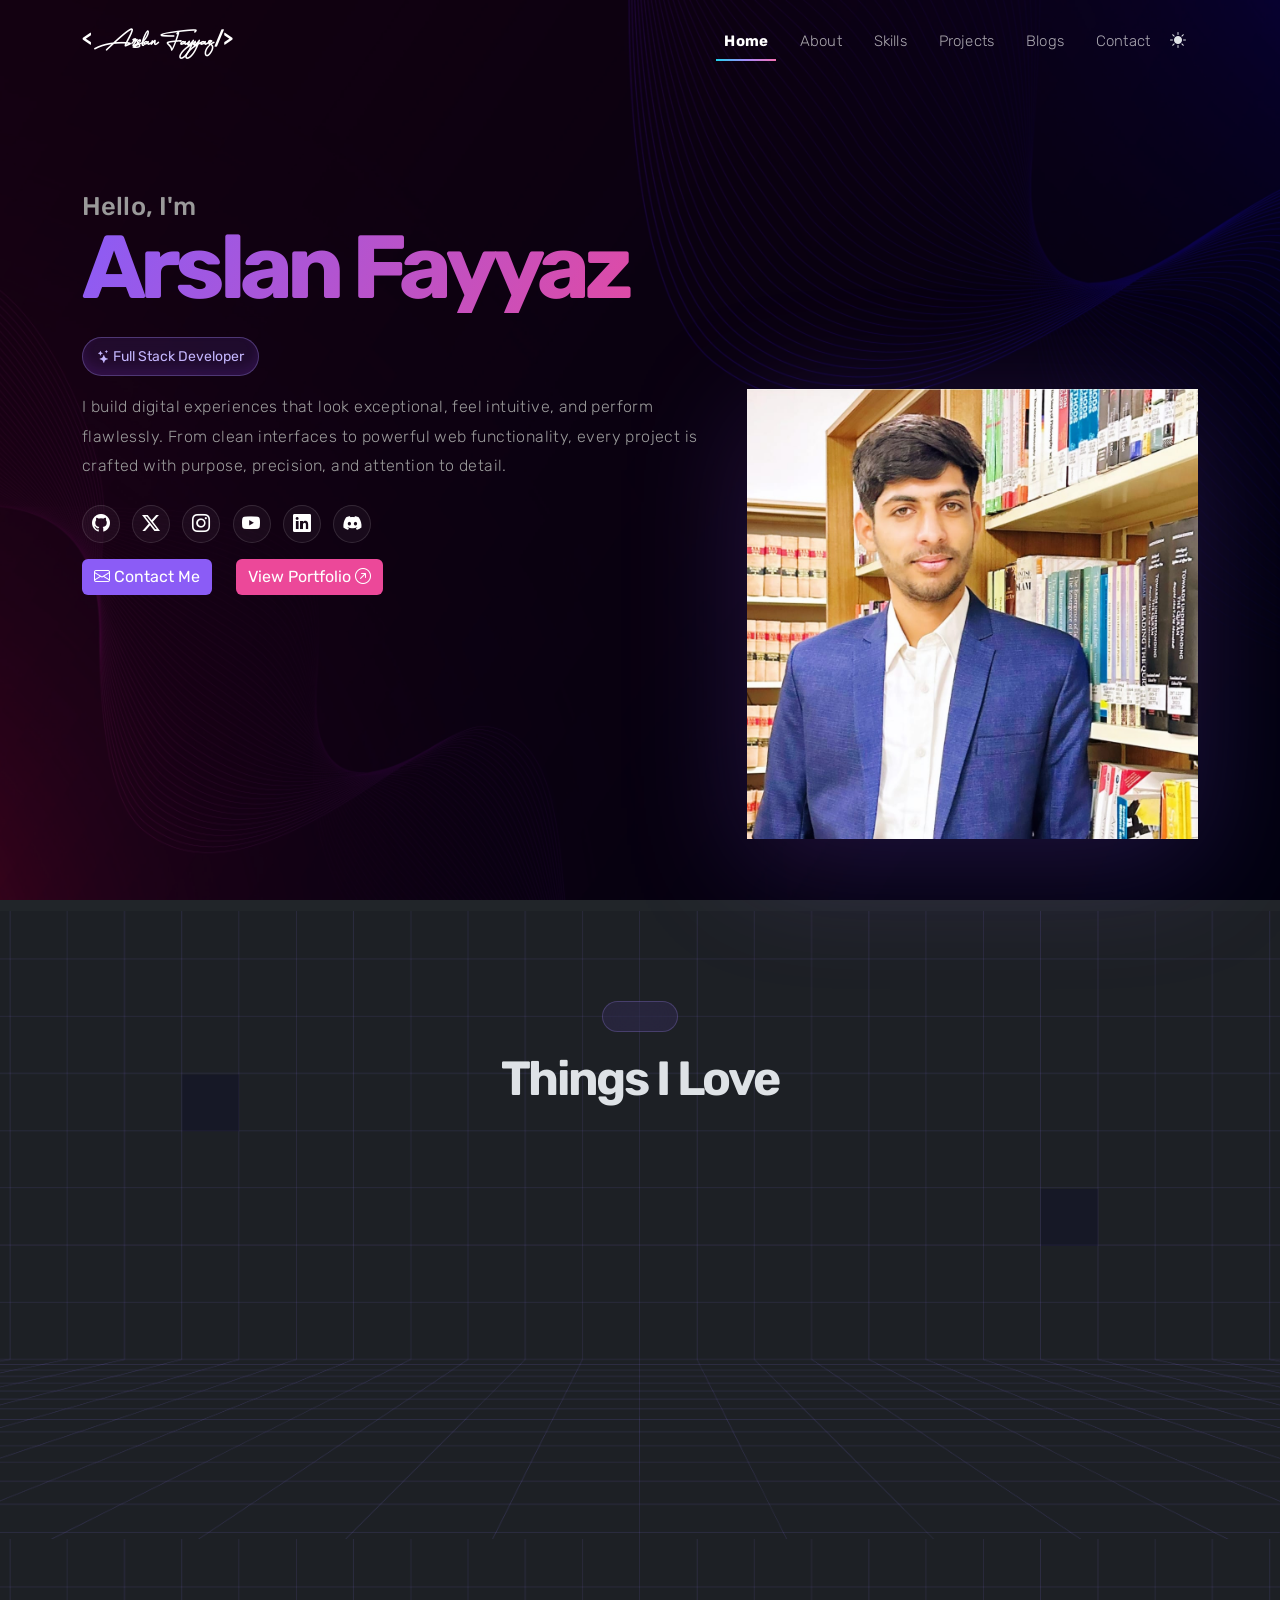
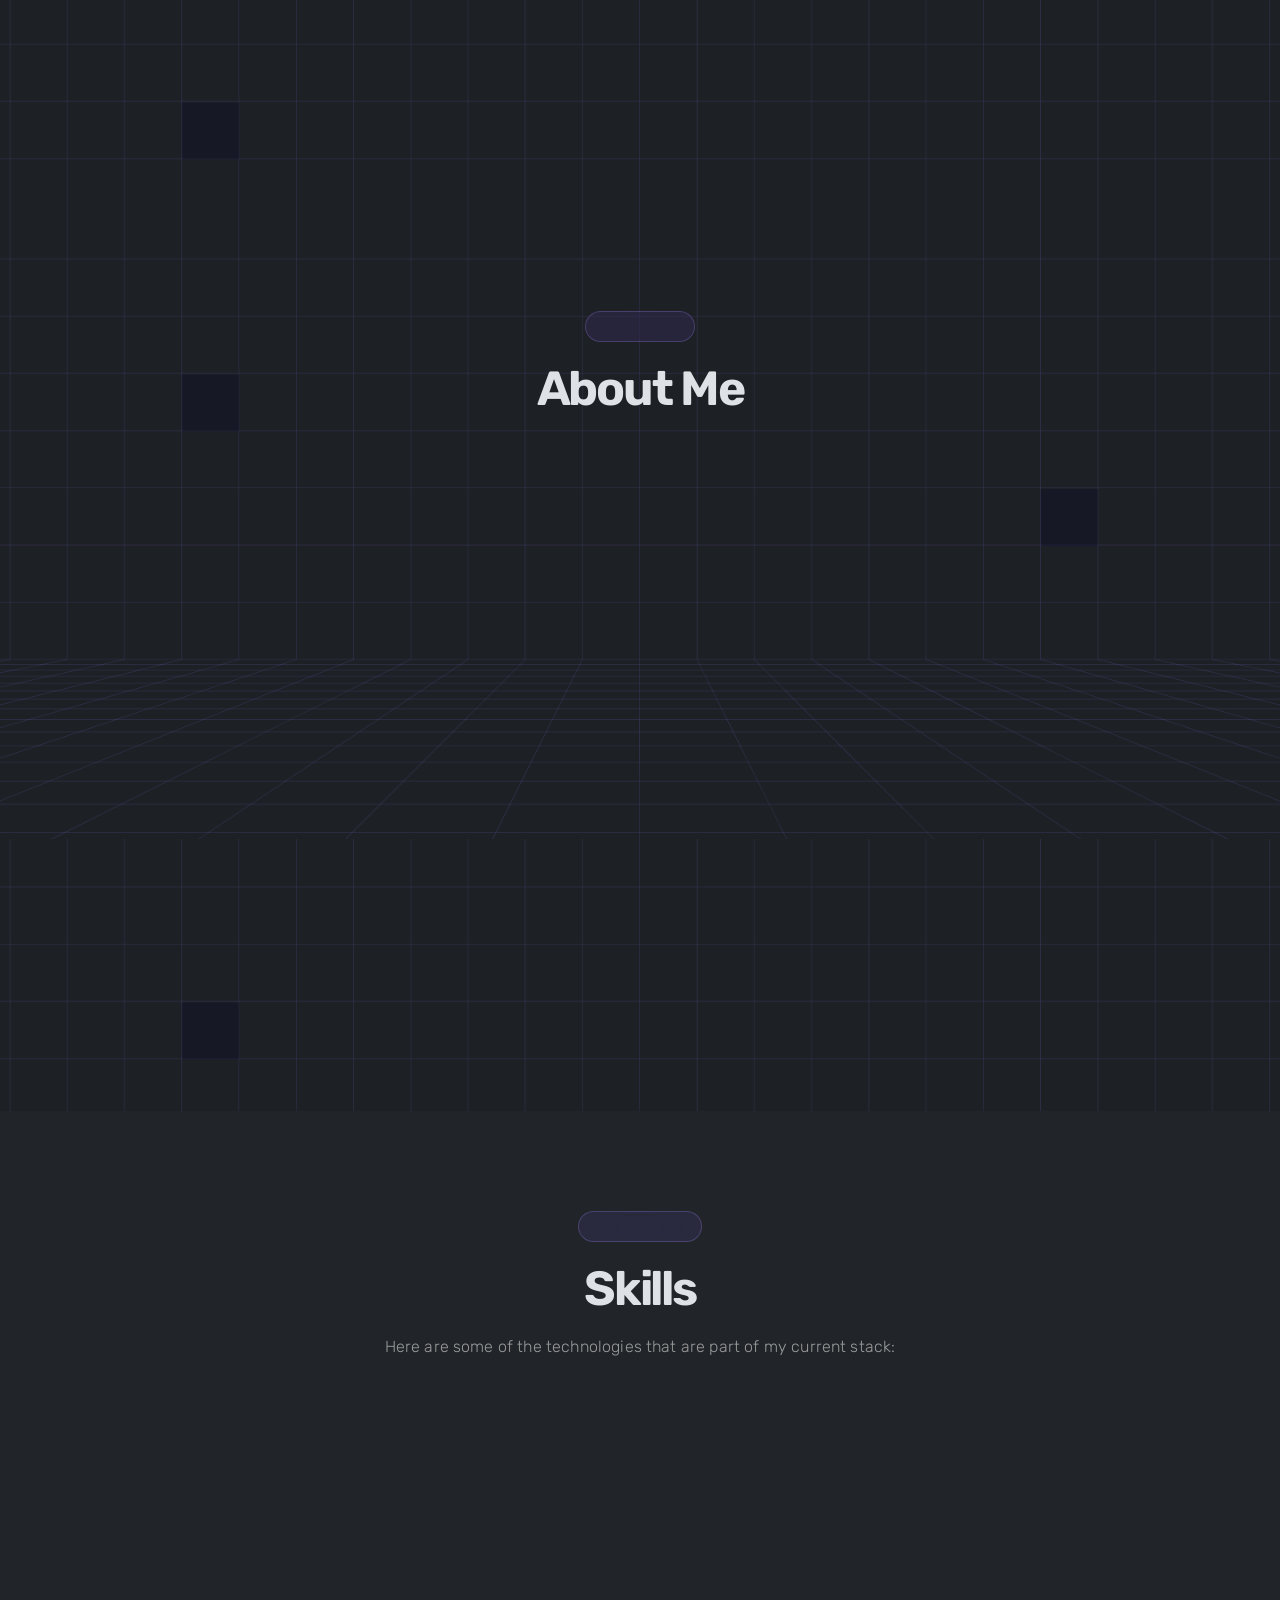
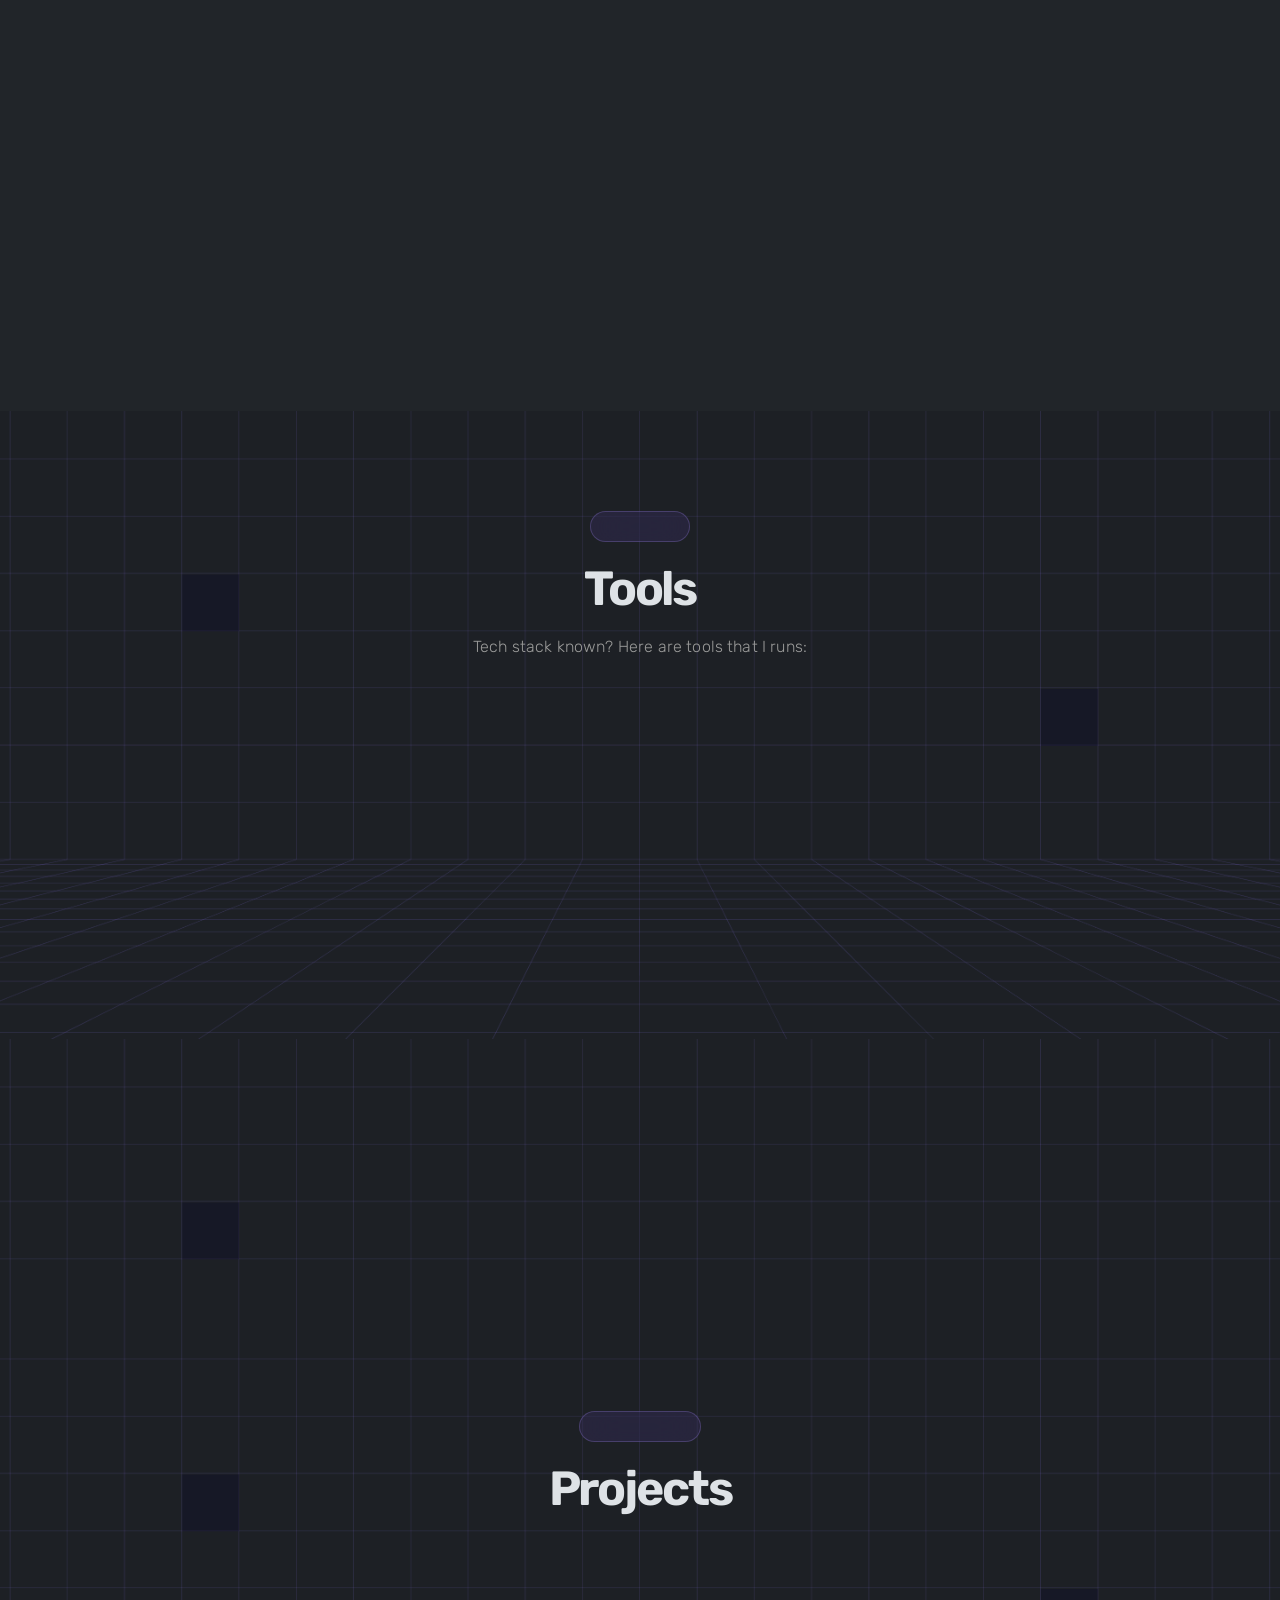
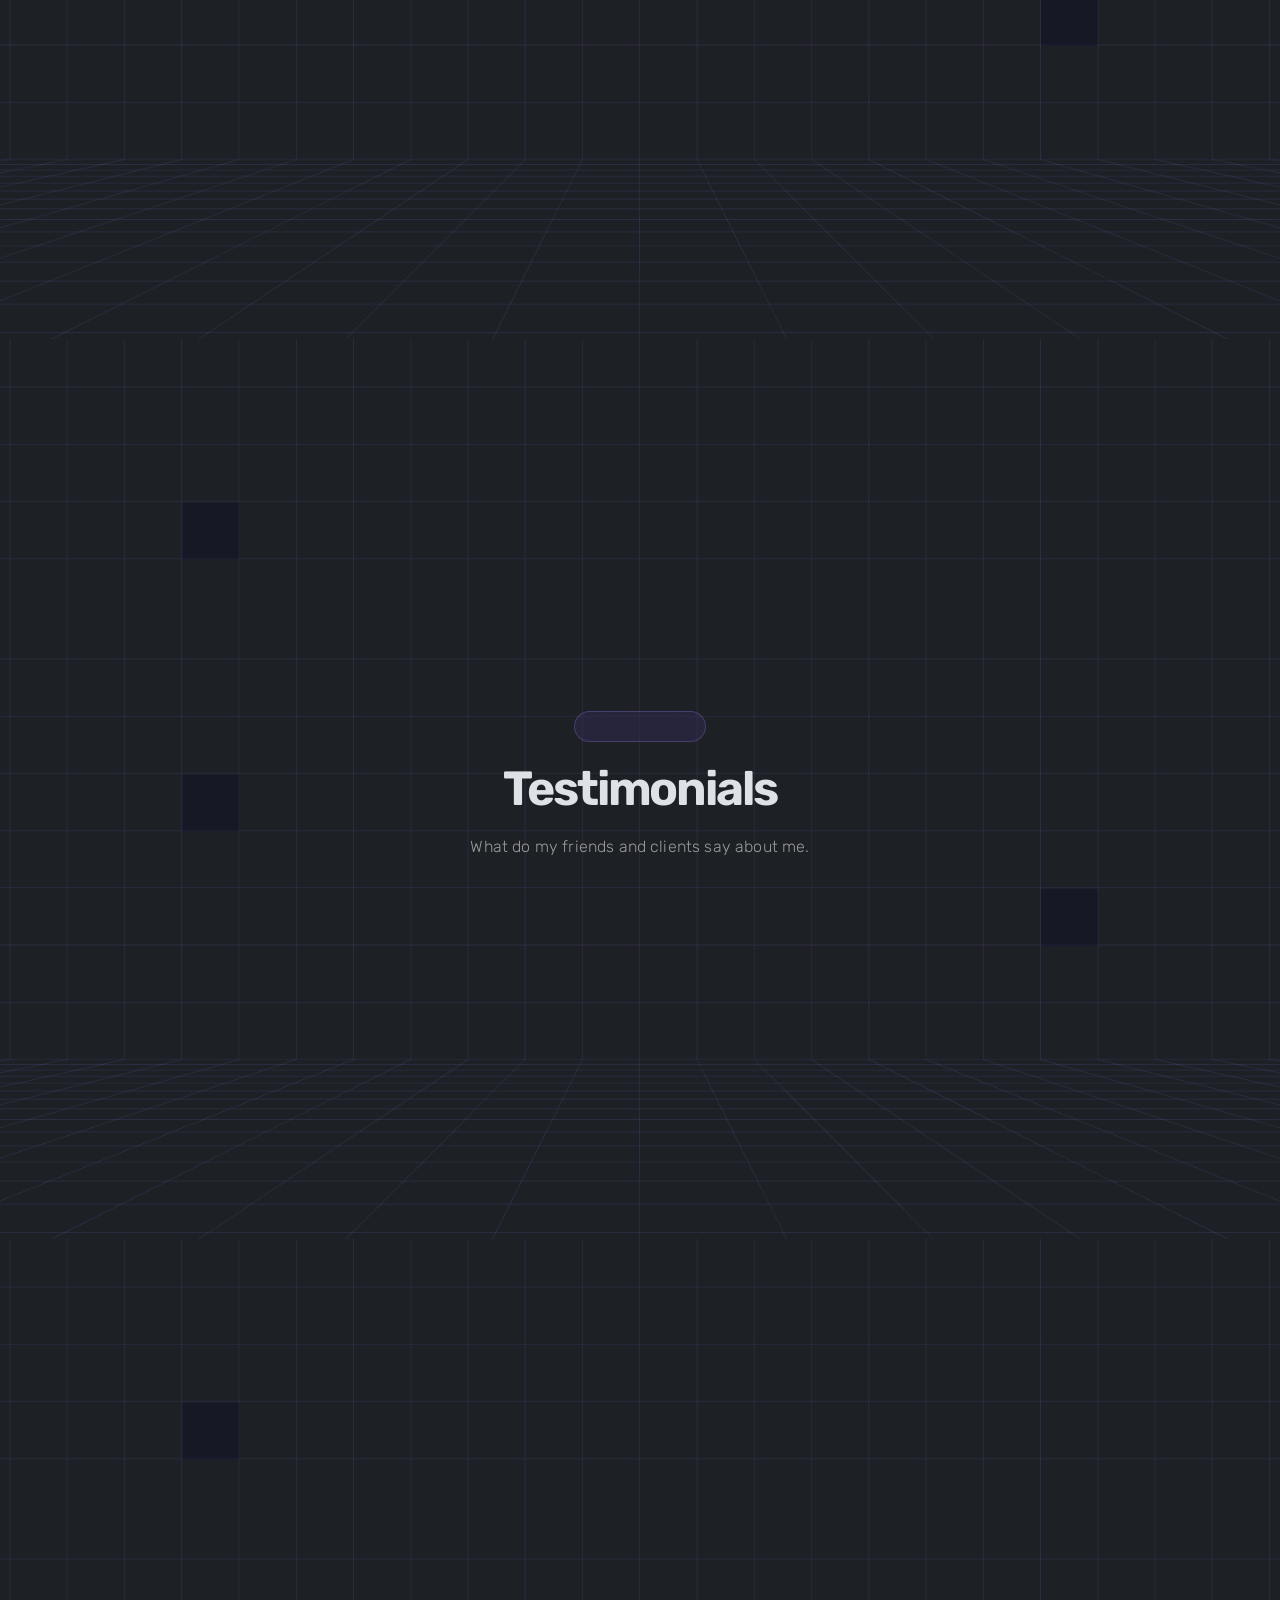
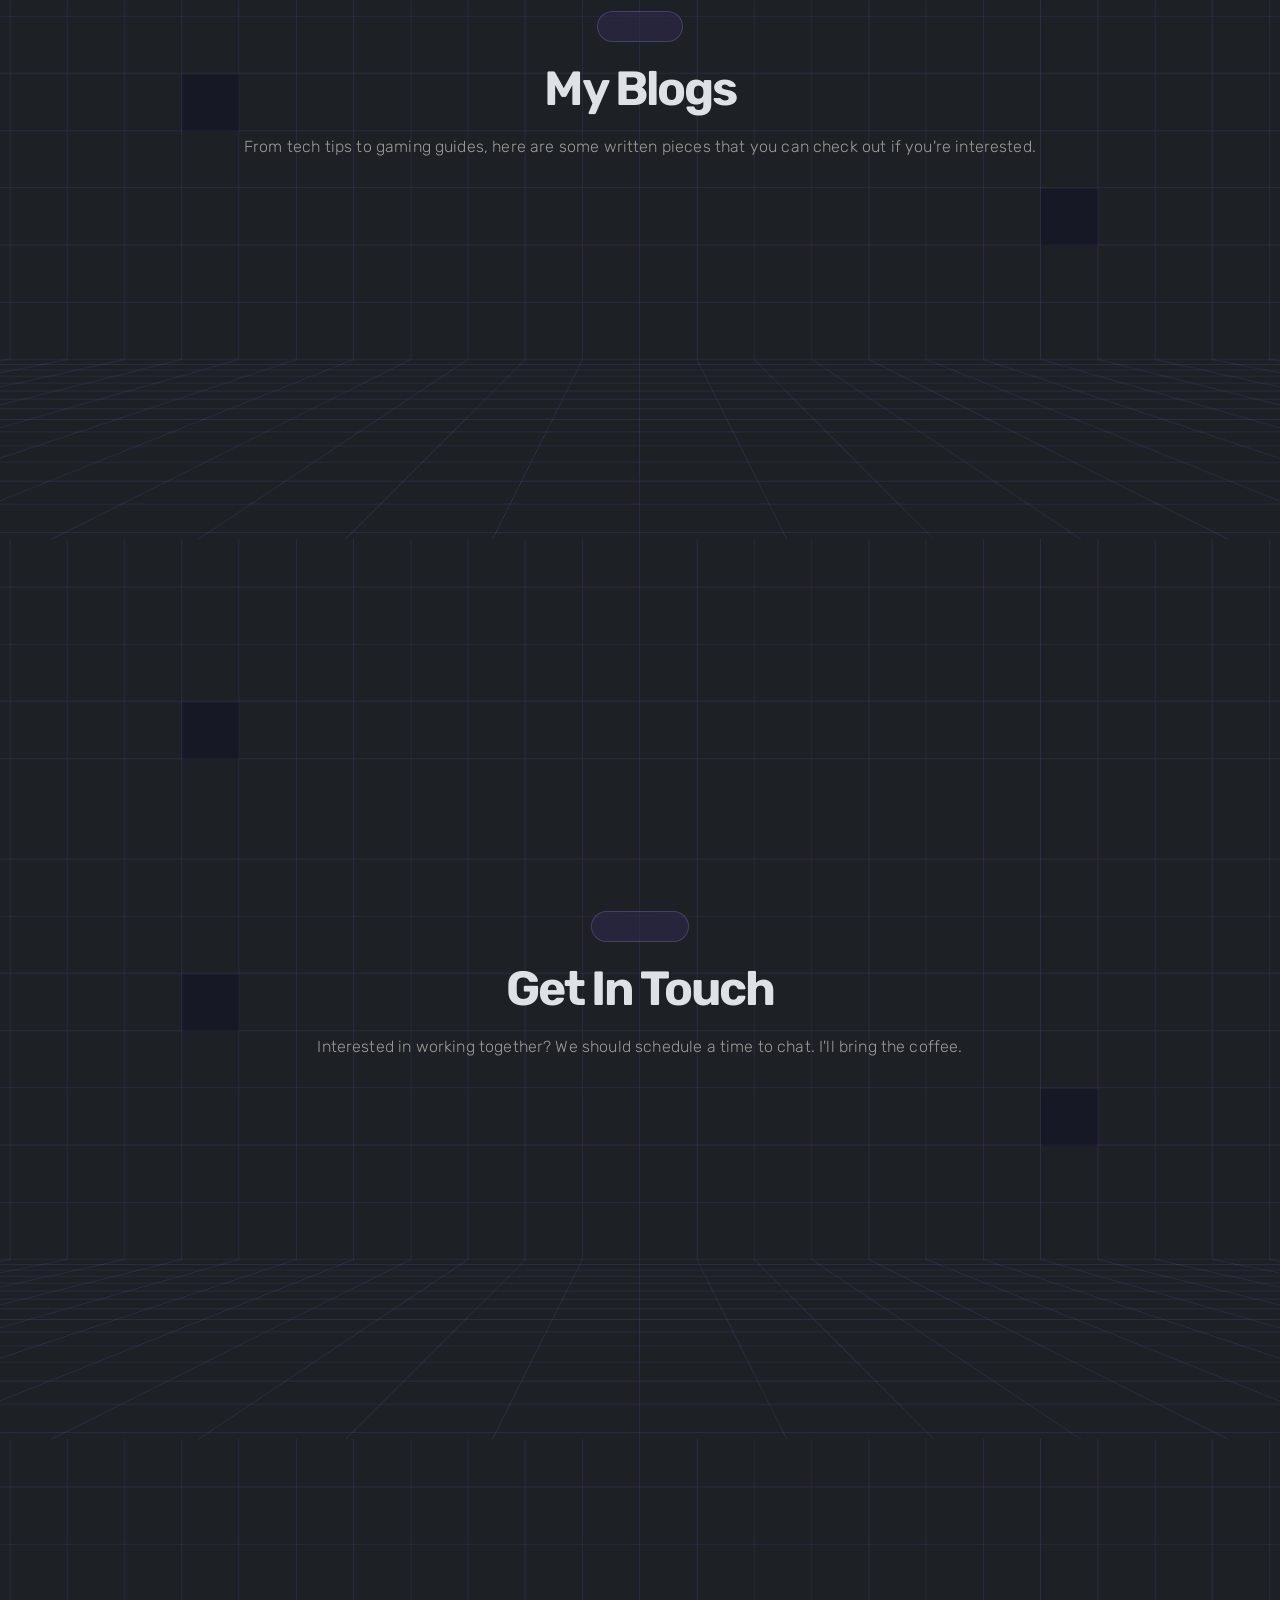
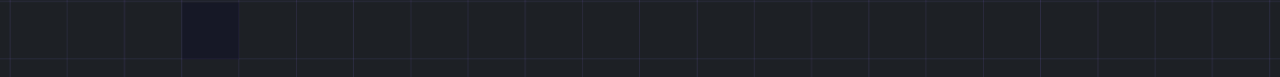
==== commit 8b1f65b9: "Fix greeting text encoding" ====
--- a/index.html
+++ b/index.html
@@ -106,7 +106,7 @@
                     </div>
                 </div>
                 <div class="col-lg-7 order-lg-1 hero-content">
-                    <span class="h3" data-aos="fade-up" data-aos-delay="0">NamastÃ©, I'm</span>
+                    <span class="h3" data-aos="fade-up" data-aos-delay="0">Hello, I'm</span>
                     <h1 class="name" data-aos="fade-up" data-aos-delay="200">Arslan Fayyaz</h1>
                     <button type="button" class="btn btn-sm mt-3 mb-3 btn-showcase"  data-aos="fade-up" data-aos-delay="400"><i class="bi bi-stars"></i> Full Stack Developer</button>
                     <p class="tagline mb-3" data-aos="fade-up" data-aos-delay="600">I build digital experiences that look exceptional, feel intuitive, and perform flawlessly. From clean interfaces to powerful web functionality, every project is crafted with purpose, precision, and attention to detail.</p>
@@ -637,3 +637,4 @@
 
 
 
+
